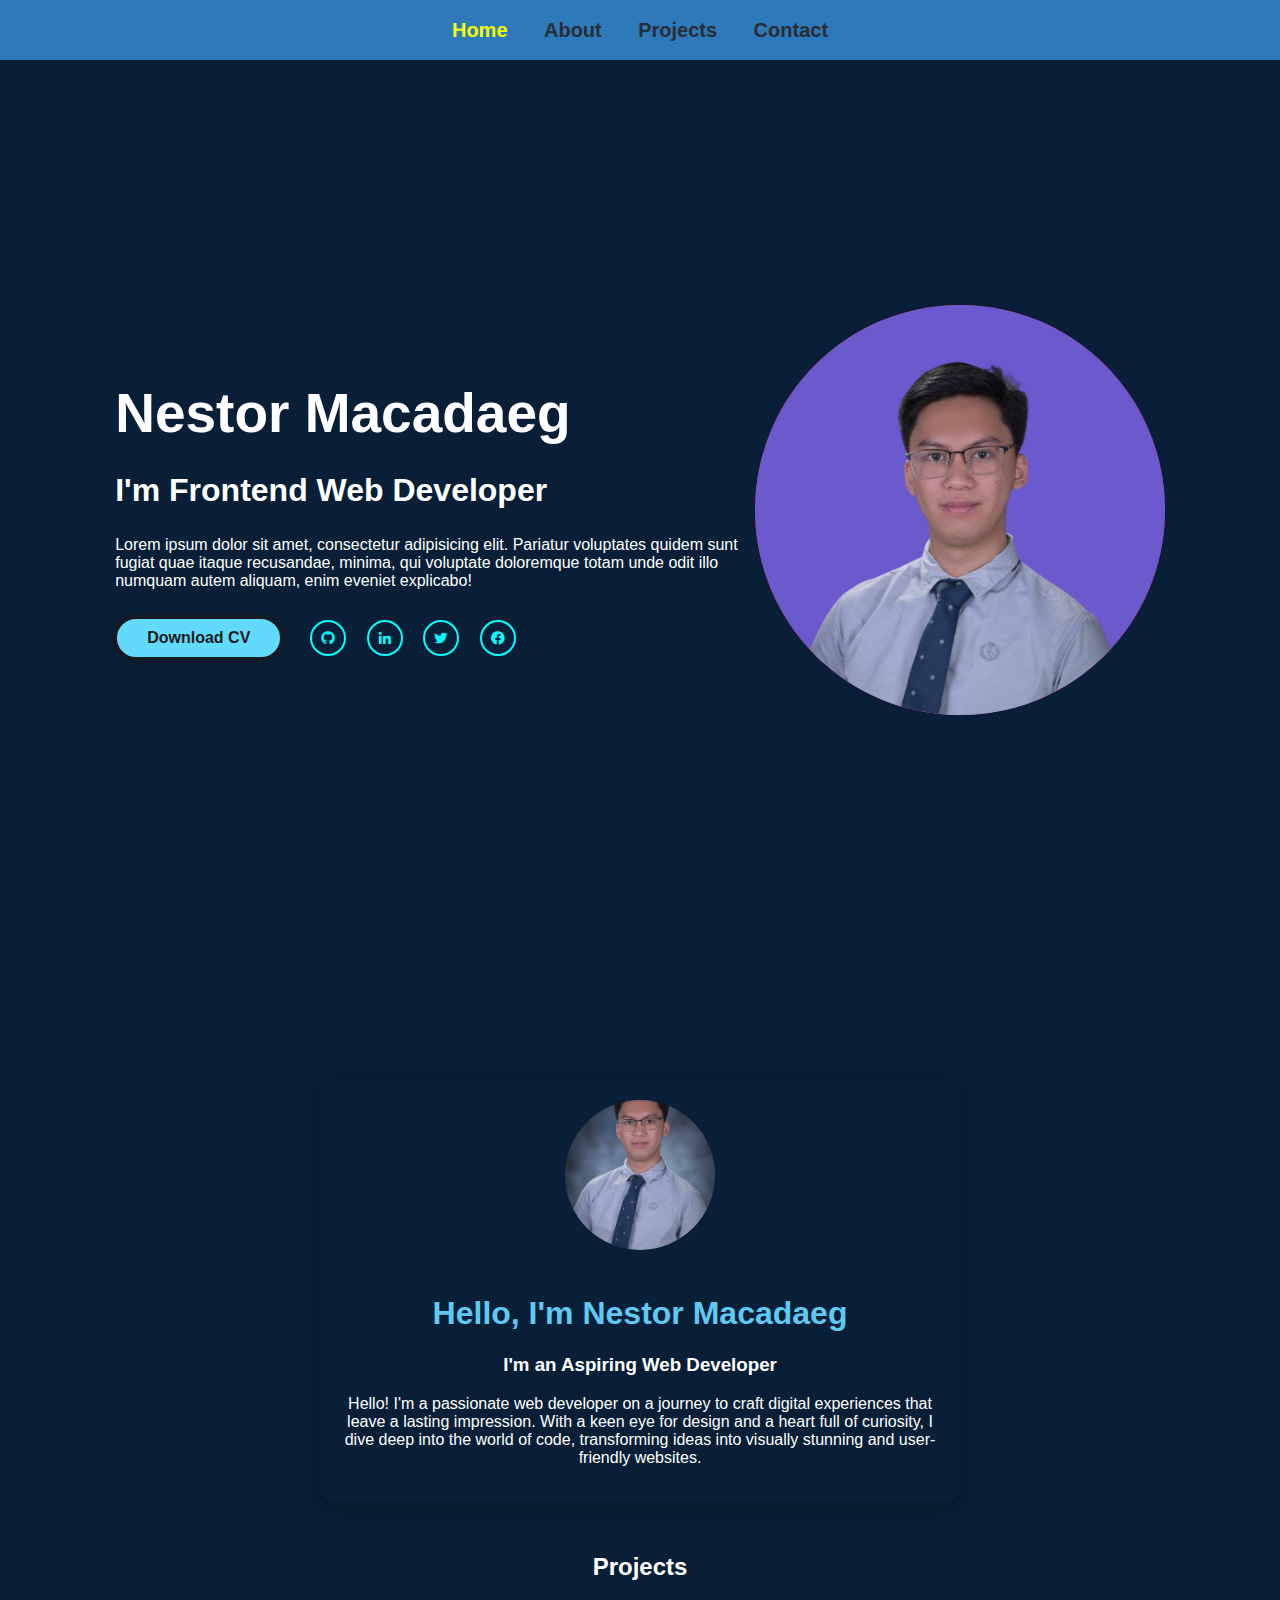
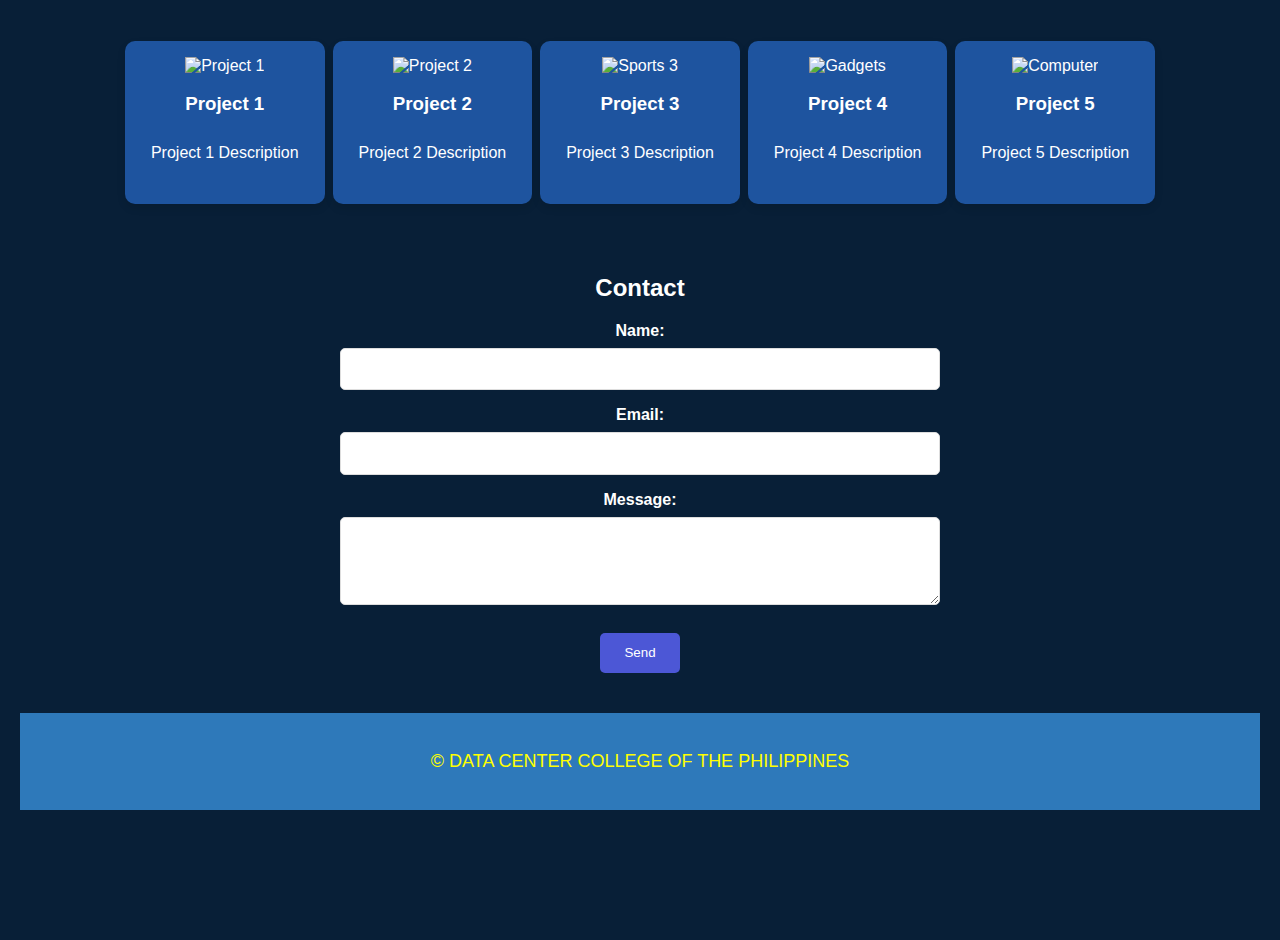
==== index.html @ 12af6a71 "Update and rename Port.html to index.html" ====
<!DOCTYPE html>
<html lang="en">
<head>
    <meta charset="UTF-8">
    <meta name="viewport" content="width=device-width, initial-scale=1.0">
    <title>My Portfolio</title>
    <link href='https://unpkg.com/boxicons@2.1.4/css/boxicons.min.css' rel='stylesheet'>
    <link rel="stylesheet" href="Port.css">
</head>
<body>
    <header>
        <nav class="fornav">
            <ul>
                <li><a href="#home" class="active">Home</a></li>
                <li><a href="#about">About</a></li>
                <li><a href="#projects">Projects</a></li>
                <li><a href="#contact">Contact</a></li>
            </ul>
        </nav>
    </header>

    <section id="home">
        <div class="home-info">
            <h1>Nestor Macadaeg</h1>
            <h2>I'm Frontend Web Developer</h2>
            <p>Lorem ipsum dolor sit amet, consectetur adipisicing elit. Pariatur voluptates quidem sunt fugiat quae itaque recusandae, minima, qui voluptate doloremque totam unde odit illo numquam autem aliquam, enim eveniet explicabo!</p>
            <div class="btn-sci">
                <a href="#" class="btn">Download CV</a>
                <div class="sci">
                    <a href="#"><i class='bx bxl-github'></i></a>
                    <a href="#"><i class='bx bxl-linkedin' ></i></a>
                    <a href="#"><i class='bx bxl-twitter' ></i></a>
                    <a href="#"><i class='bx bxl-facebook-circle' ></i></a>
                </div>
                
            </div>
        </div>
        <div class="home-img">
            <div class="img-box">
                <div class="img-item">
                    <img src="Prof-img.png" alt="Nestor Profile" >
                </div>
            </div>
        </div>

    </section>
    
    <main id="about">
        <div class="profile-container">
            <img src="PortPhoto.jpg" alt="Nestor Macadaeg" class="profile-image">
            <h1 class="Name">Hello, I'm Nestor Macadaeg</h1>
            <h3>I'm an Aspiring Web Developer</h3>
            <p>Hello! I'm a passionate web developer on a journey to craft digital experiences that leave a lasting impression. With a keen eye for design and a heart full of curiosity, I dive deep into the world of code, transforming ideas into visually stunning and user-friendly websites.</p>
        </div>

        <section id="projects">
            <h2>Projects</h2>
            <div class="project-container">
                <div class="project-card Cafe">
                    <img src="Cafebackgund.jpg" alt="Project 1">
                    <h3>Project 1</h3>
                    <p>Project 1 Description</p>
                </div>
                <div class="project-card Cars">
                    <img src="project2.jpg" alt="Project 2">
                    <h3>Project 2</h3>
                    <p>Project 2 Description</p>
                </div>
                <div class="project-card Sports">
                    <img src="project3.jpg" alt="Sports 3">
                    <h3>Project 3</h3>
                    <p>Project 3 Description</p>
                </div>
                <div class="project-card Gadgets">
                    <img src="basag.jpg" alt="Gadgets">
                    <h3>Project 4</h3>
                    <p>Project 4 Description</p>
                </div>
                <div class="project-card Computer">
                    <img src="wala.jpg" alt="Computer">
                    <h3>Project 5</h3>
                    <p>Project 5 Description</p>
                </div>
            </div>
        </section>



        <section id="contact">
            <h2>Contact</h2>
            <form action="mailto:example@example.com" method="post" enctype="text/plain">
                <label for="name">Name:</label>
                <input type="text" id="name" name="name" required>
                <br>
                <label for="email">Email:</label>
                <input type="email" id="email" name="email" required>
                <br>
                <label for="message">Message:</label>
                <textarea id="message" name="message" rows="4" required></textarea>
                <br>
                <button type="submit">Send</button>
            </form>
        </section>

        <footer>
            <p>&copy; DATA CENTER COLLEGE OF THE PHILIPPINES</p>
        </footer>
    </main>

    <script>
        // JavaScript to change active link
        const navLinks = document.querySelectorAll('nav ul li a');

        navLinks.forEach(link => {
            link.addEventListener('click', function() {
                // Remove active class from all links
                navLinks.forEach(nav => nav.classList.remove('active'));
                // Add active class to the clicked link
                this.classList.add('active');
            });
        });
    </script>
</body>
</html>
---- Port.css ----
body {
    background-color: #081f37; 
    color: #ffffff; 
    font-family: 'Arial', sans-serif; 
    margin: 0; 
    padding: 0; 
}

header {
    position: fixed; 
    top: 0; 
    width: 100%; 
    z-index: 1000; 
}

.fornav {
    height: 60px; 
    background-color: #2e79ba; 
    display: flex;
    align-items: center;
    justify-content: center;
    gap: 30px;
}

.fornav ul {
    list-style: none;
    padding: 0;
    margin: 0; 
}

.fornav ul li {
    display: inline;
}

.fornav ul li a {
    color: #282c34; 
    text-decoration: none;
    font-weight: 600;
}

.fornav a {
    position: relative;
    cursor: pointer;
    color: #282c34; 
    font-size: 20px;
    padding: 0.5rem 1rem;
    transition: color 0.25s;
}

.fornav a::after {
    position: absolute;
    content: "";
    inset: 0;
    background: rgb(78, 159, 210);
    scale: 1 0;
    z-index: -1;
    transition: 0.45s;
    border-radius: 10px;
}

.fornav a:hover {
    color: #5fc9f3; 
}

.fornav a:hover::after,
nav ul li .active {
    scale: 1 1;
    color: rgb(246, 255, 0);
}

#home{
    display:flex;
    align-items:center;
    height:100vh;
    padding:60px 9% 0;
    color:white;
}
.home-info h1{
    font-size:55px;
}
.home-info h2{
    font-size: 32px;
    margin-top: -10px;
}
.home-info p{
    font-size: 16px;
    margin:10px 0 
}

.home-info .btn-sci {
    display:flex;
    align-items:center;

}
.btn{
    display: inline-block;
    padding: 10px 30px;
    text-decoration: none;
    background:#61dafb;
    border: 2px solid;
    border-radius: 40px;
    box-shadow: 0 0 10px;
    font-size:16px;
    color:rgb(27, 26, 26);
    font-weight:600;
    transition:.5s;


}
.btn:hover{
    background:transparent;
    color:cyan;
    box-shadow:none;
    
}

.home-info .btn-sci .sci{
    margin:20px;
}

.home-info .btn-sci .sci a{
    display:inline-flex;
    padding: 8px;
    border: 2px solid cyan;
    border-radius: 50%;
    color:cyan;
    text-decoration:none;
    margin: 0 8px;
    transition: .5s;
}
.home-info .btn-sci .sci a:hover{
    background:cyan;
    color:black;
    box-shadow: 0 0 10px;

}
.home-img .img-box{
    width:32vw;
    height:32vw;
    background:red;
    border-radius:50%;
}
.home-img .img-box .img-item{
    position:relative;
    width: 100%;
    height: 100%;
    background:slateblue;
    border-radius: 50%;
    display:flex;
    justify-content: center;
    overflow:hidden;
}
.home-img .img-box .img-item img{
    top:30px;
    position: absolute;
    display:block;
    width:85%;
    object-fit:cover;
}

main {
    text-align: center; 
    padding: 100px 20px; 
}

.container {
    padding: 40px 20px; 
    max-width: 800px; 
    margin: 0 auto; 
    background-color:gray;  
}

.profile-container {
    background-color: #081f37; 
    border-radius: 15px; 
    padding: 20px; 
    max-width: 600px; 
    margin: 20px auto; 
    box-shadow: 0 4px 20px rgba(0, 0, 0, 0.3); 
}

.profile-image {
    width: 150px; 
    height: 150px; 
    border-radius: 50%; 
    object-fit: cover; 
    margin-bottom: 20px; 
}
.Name{
    color: #5fc9f3;
}
#projects{
    margin-top: 50px;
}
#project h2{
    display:flex;
    justify-content: center;
}
#projects .project-container{
    padding: 40px 0;
    display: flex;
    align-items: center;
    justify-content: center;
}
.Cafe, .Cars, .Sports, .Gadgets, .Computer {
    background-color: #1e549f;
    padding: 1rem; 
    text-align: center;
    border-radius: 10px;
    box-shadow: 0 4px 8px rgba(0, 0, 0, 0.1);
    transition: transform 0.3s ease;
}


.project-container {
    display: flex;
    gap: 8px;
    justify-content: center;
   
}
.project-card p {
    color: #ffffff; 
    padding: 10px;
}

.project-card:hover {
    transform: scale(1.05);
}

#contact {
    background-color:  #081f37;
    text-align: center;
    padding: 10px 0;
}

form {
    max-width: 600px;
    margin: 0 auto;
}

form label {
    display: block;
    margin-top: 1rem;
    font-weight: bold;
}

form input, form textarea {
    width: 100%;
    padding: 0.8rem;
    margin-top: 0.5rem;
    border-radius: 5px;
    border: 1px solid #ddd;
    box-sizing: border-box;
}

form button {
    margin-top: 1.5rem;
    padding: 0.8rem 1.5rem;
    background-color: #4c57d6;
    color: white;
    border: none;
    border-radius: 5px;
    cursor: pointer;
    transition: background-color 0.3s ease;
}

form button:hover {
    background-color: #9b59b6;
}


footer {
    text-align: center; 
    margin: 30px 0;
    padding: 20px 0; 
    background-color: #2e79ba; 
    position: relative; 
    bottom: 0; 
    width: 100%; 
    font-size: 18px;
    color: yellow;
}

/* Smooth scrolling */
html {
    scroll-behavior: smooth; /* Enables smooth scrolling */
}
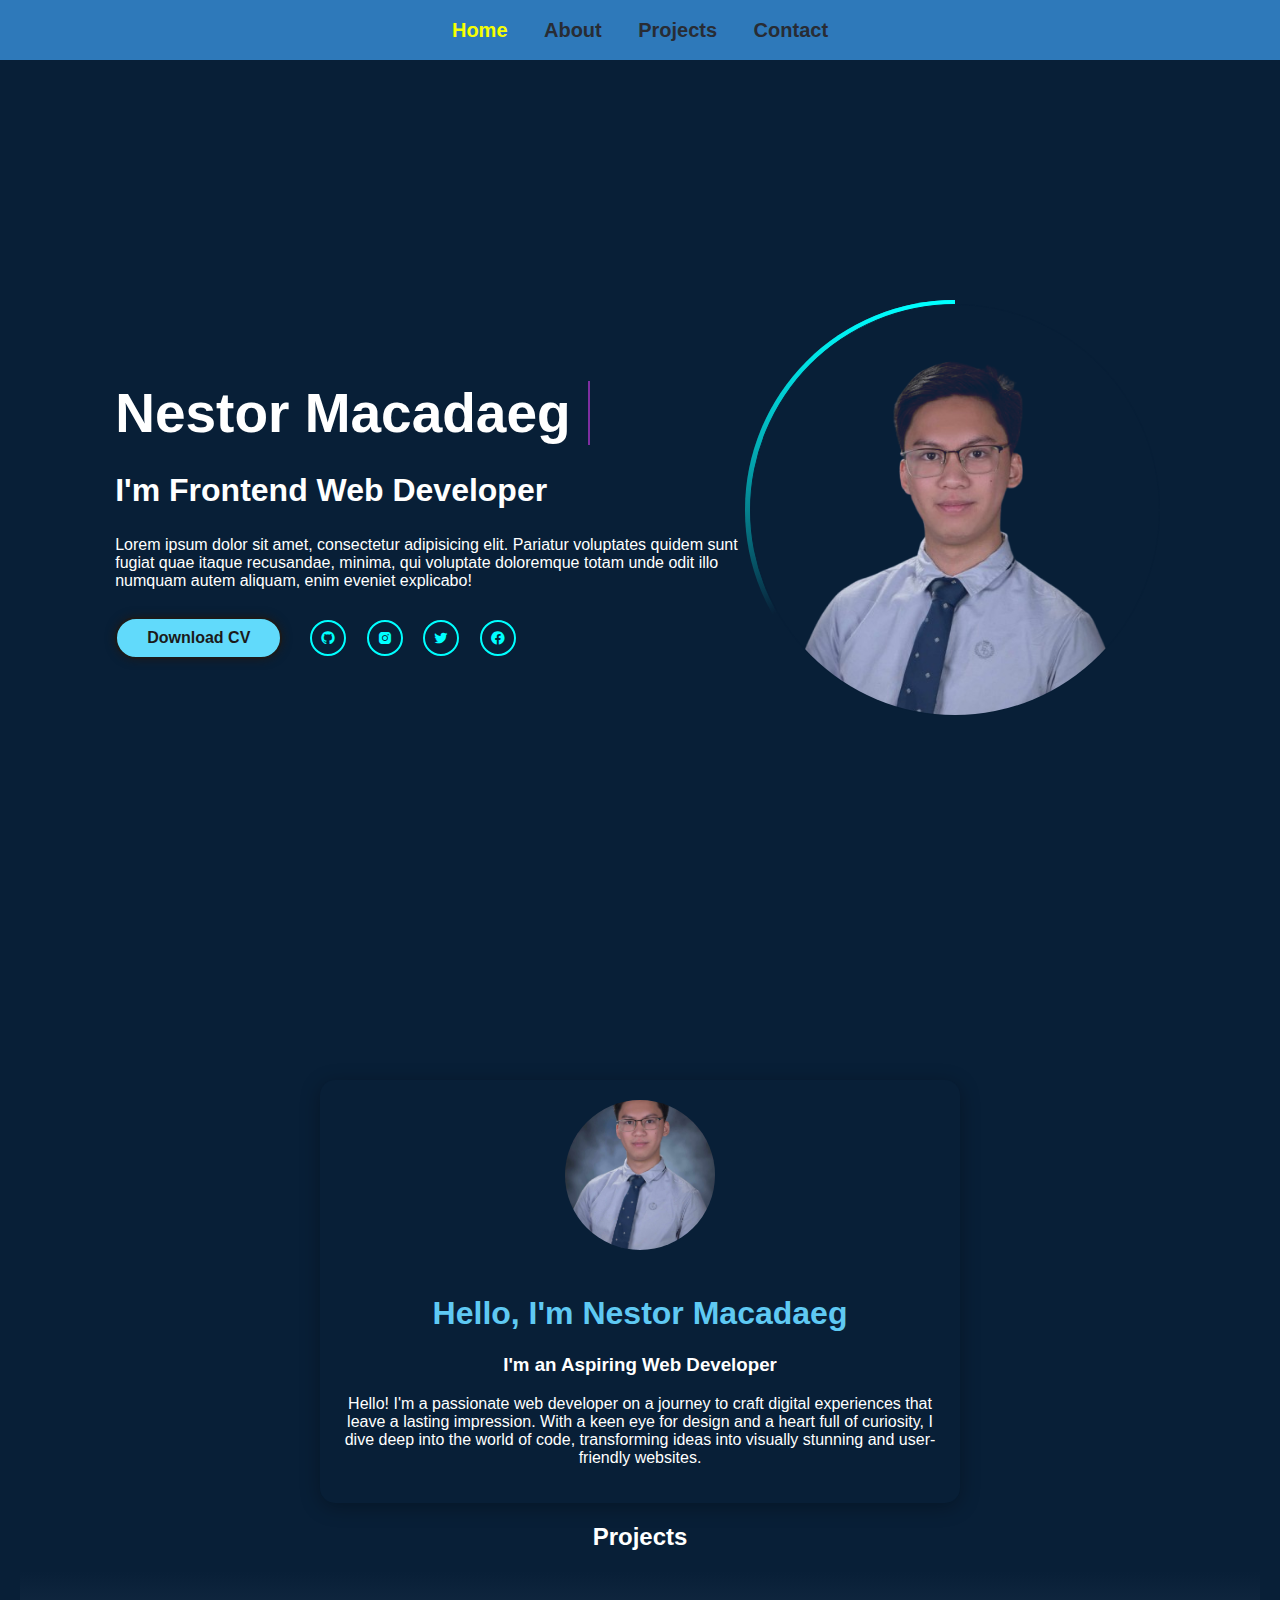
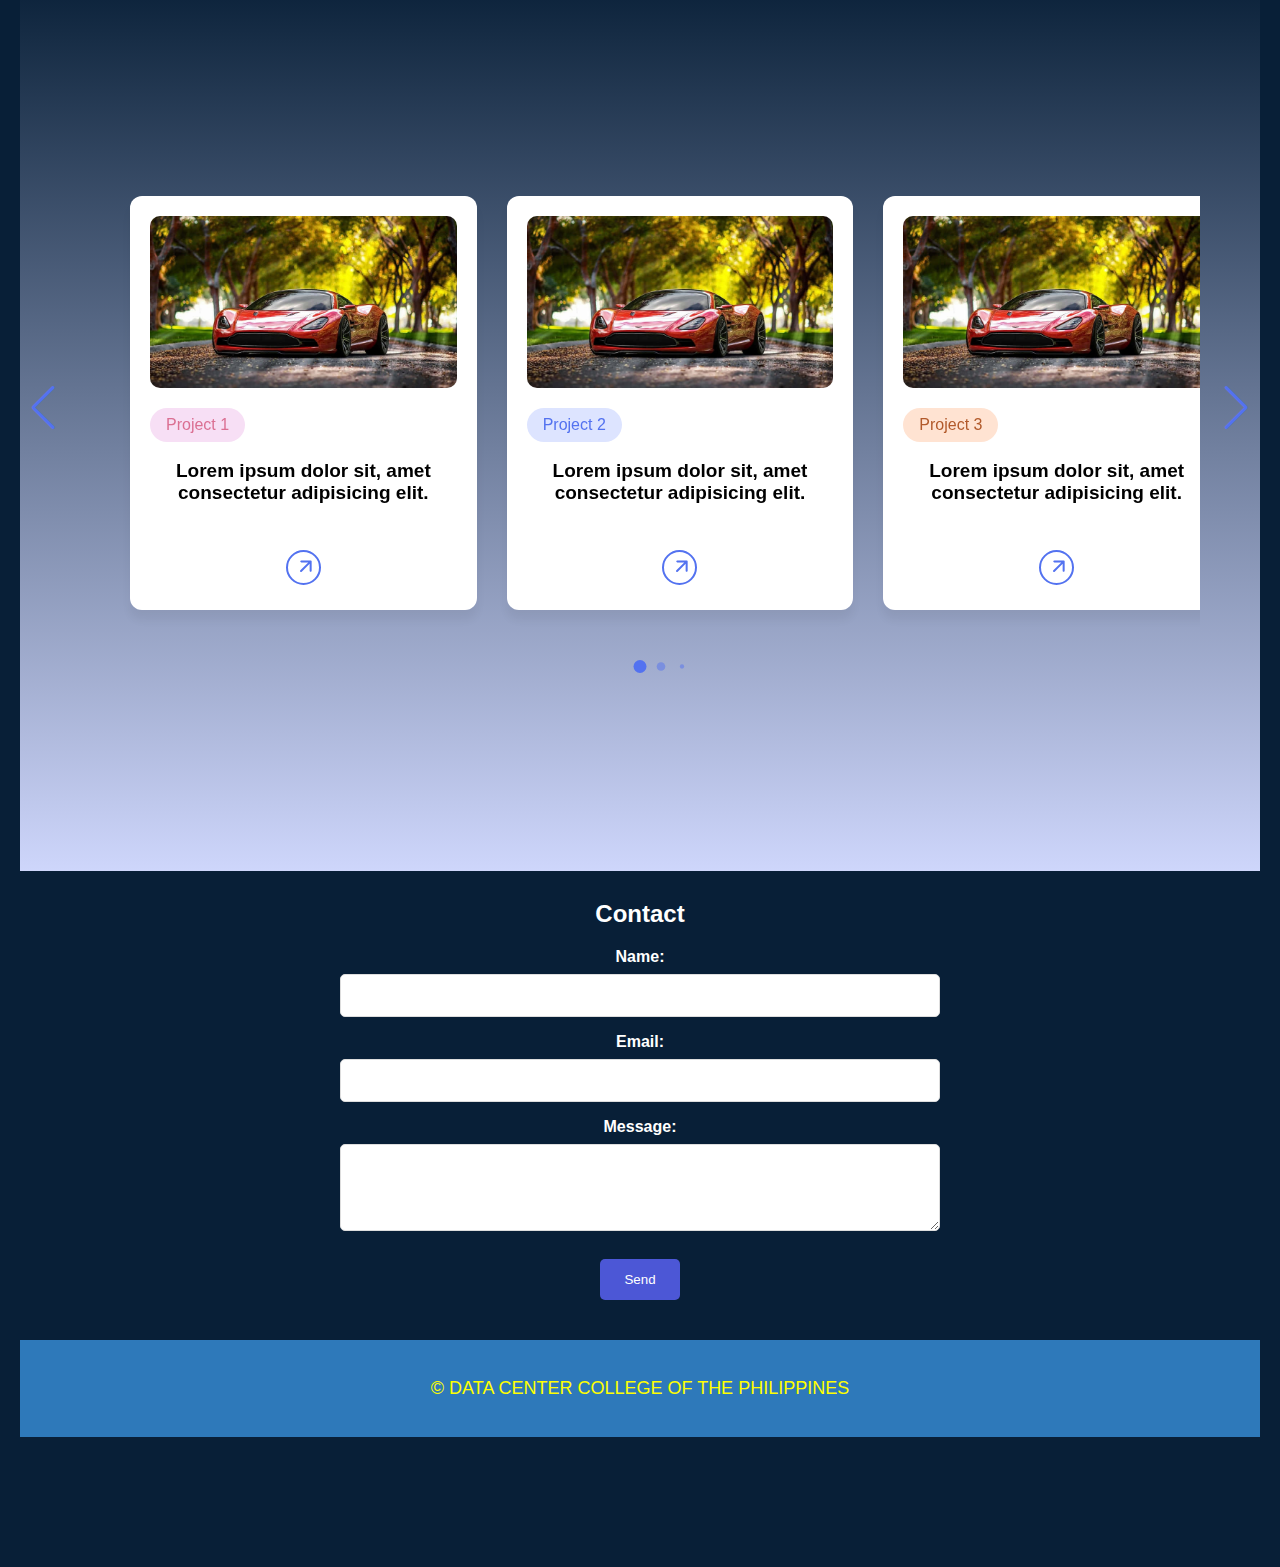
==== commit 8502618f: "Add files via upload" ====
--- a/index.html
+++ b/index.html
@@ -5,7 +5,10 @@
     <meta name="viewport" content="width=device-width, initial-scale=1.0">
     <title>My Portfolio</title>
     <link href='https://unpkg.com/boxicons@2.1.4/css/boxicons.min.css' rel='stylesheet'>
+    <link rel="stylesheet" href="https://fonts.googleapis.com/css2?family=Material+Symbols+Rounded:opsz,wght,FILL,GRAD@24,400,0,0&icon_names=arrow_forward" />
     <link rel="stylesheet" href="Port.css">
+    <link rel = "stylesheet" href="https://cdn.jsdelivr.net/npm/swiper@11/swiper-bundle.min.css">
+    
 </head>
 <body>
     <header>
@@ -27,10 +30,10 @@
             <div class="btn-sci">
                 <a href="#" class="btn">Download CV</a>
                 <div class="sci">
-                    <a href="#"><i class='bx bxl-github'></i></a>
-                    <a href="#"><i class='bx bxl-linkedin' ></i></a>
+                    <a href="https://github.com/Nestor1125"><i class='bx bxl-github'></i></a>
+                    <a href="https://www.instagram.com/nstr_mcdg/"><i  class='bx bxl-instagram-alt'></i></a>
                     <a href="#"><i class='bx bxl-twitter' ></i></a>
-                    <a href="#"><i class='bx bxl-facebook-circle' ></i></a>
+                    <a href="https://www.facebook.com/profile.php?id=100007491697190"><i class='bx bxl-facebook-circle' ></i></a>
                 </div>
                 
             </div>
@@ -53,38 +56,62 @@
             <p>Hello! I'm a passionate web developer on a journey to craft digital experiences that leave a lasting impression. With a keen eye for design and a heart full of curiosity, I dive deep into the world of code, transforming ideas into visually stunning and user-friendly websites.</p>
         </div>
 
+
+        <h2>Projects</h2>
         <section id="projects">
-            <h2>Projects</h2>
-            <div class="project-container">
-                <div class="project-card Cafe">
-                    <img src="Cafebackgund.jpg" alt="Project 1">
-                    <h3>Project 1</h3>
-                    <p>Project 1 Description</p>
-                </div>
-                <div class="project-card Cars">
-                    <img src="project2.jpg" alt="Project 2">
-                    <h3>Project 2</h3>
-                    <p>Project 2 Description</p>
-                </div>
-                <div class="project-card Sports">
-                    <img src="project3.jpg" alt="Sports 3">
-                    <h3>Project 3</h3>
-                    <p>Project 3 Description</p>
-                </div>
-                <div class="project-card Gadgets">
-                    <img src="basag.jpg" alt="Gadgets">
-                    <h3>Project 4</h3>
-                    <p>Project 4 Description</p>
-                </div>
-                <div class="project-card Computer">
-                    <img src="wala.jpg" alt="Computer">
-                    <h3>Project 5</h3>
-                    <p>Project 5 Description</p>
+            
+            <div class="container swiper">
+                <div class="card-wrapper">
+                    <ul class="card-list swiper-wrapper">
+                        <li class="card-item swiper-slide">
+                        <a href="#" class="card-link">
+                         <img src="Car-Photo.jpg" alt="Project Photo" class="card-image">
+                        <p class="badge designer">Project 1</p>
+                        <h2 class = "card-title">Lorem ipsum dolor sit, amet consectetur adipisicing elit. </h2>
+                        <button class="card-button material-symbols-rounded">arrow_forward</button>
+                        </a>
+                        </li>
+                        <li class="card-item swiper-slide">
+                            <a href="#" class="card-link">
+                             <img src="Car-Photo.jpg" alt="Project Photo" class="card-image">
+                            <p class="badge developer">Project 2</p>
+                            <h2 class = "card-title">Lorem ipsum dolor sit, amet consectetur adipisicing elit. </h2>
+                            <button class="card-button material-symbols-rounded">arrow_forward</button>
+                            </a>
+                        </li>
+                        <li class="card-item swiper-slide">
+                                <a href="#" class="card-link">
+                                 <img src="Car-Photo.jpg" alt="Project Photo" class="card-image">
+                                <p class="badge marketer">Project 3</p>
+                                <h2 class = "card-title">Lorem ipsum dolor sit, amet consectetur adipisicing elit. </h2>
+                                <button class="card-button material-symbols-rounded">arrow_forward</button>
+                                </a>
+                        </li>
+                        <li class="card-item swiper-slide">
+                                    <a href="#" class="card-link">
+                                     <img src="Car-Photo.jpg" alt="Project Photo" class="card-image">
+                                    <p class="badge gamer">Project 4</p>
+                                    <h2 class = "card-title">Lorem ipsum dolor sit, amet consectetur adipisicing elit. </h2>
+                                    <button class="card-button material-symbols-rounded">arrow_forward</button>
+                                    </a>
+                        </li>
+                        <li class="card-item swiper-slide">
+                                        <a href="#" class="card-link">
+                                         <img src="Car-Photo.jpg" alt="Project Photo" class="card-image">
+                                        <p class="badge editor">Project 5</p>
+                                        <h2 class = "card-title">Lorem ipsum dolor sit, amet consectetur adipisicing elit. </h2>
+                                        <button class="card-button material-symbols-rounded">arrow_forward</button>
+                                        </a>
+                        </li>
+                    </ul>
+        
+                    <div class="swiper-pagination"></div>
+                    <div class="swiper-slide-button swiper-button-prev"></div>
+                    <div class="swiper-slide-button swiper-button-next"></div>
+        
                 </div>
             </div>
-        </section>
-
-
+            </section>
 
         <section id="contact">
             <h2>Contact</h2>
@@ -107,18 +134,9 @@
         </footer>
     </main>
 
-    <script>
-        // JavaScript to change active link
-        const navLinks = document.querySelectorAll('nav ul li a');
 
-        navLinks.forEach(link => {
-            link.addEventListener('click', function() {
-                // Remove active class from all links
-                navLinks.forEach(nav => nav.classList.remove('active'));
-                // Add active class to the clicked link
-                this.classList.add('active');
-            });
-        });
-    </script>
 </body>
-</html>
+
+<script src="https://cdn.jsdelivr.net/npm/swiper@11/swiper-bundle.min.js"></script>
+    <script src = "Port.js"></script>
+</html>--- a/Port.css
+++ b/Port.css
@@ -77,6 +77,17 @@
 }
 .home-info h1{
     font-size:55px;
+    width: 473px;
+        overflow: hidden;
+        white-space: nowrap;
+        border-right: 2px solid #7E2EA0;
+        animation: typing 2s steps(12, end), cursor .2s steps(12, end) infinite;
+    }
+    @keyframes typing {
+        from { width: 0 }
+    }
+    @keyframes cursor {
+        50% { border-color: transparent }
 }
 .home-info h2{
     font-size: 32px;
@@ -135,19 +146,35 @@
 
 }
 .home-img .img-box{
+    position: relative;
     width:32vw;
     height:32vw;
-    background:red;
     border-radius:50%;
+    padding:5px;
+    display: flex;
+    justify-content:center;
+    align-items:center;
+    overflow:hidden;
+}
+.home-img .img-box::before,
+.home-img .img-box::after{
+    content:'';
+    position:absolute;
+    width:500px;
+    height:500px;
+    background: conic-gradient(transparent, transparent, transparent, cyan );
+
 }
 .home-img .img-box .img-item{
     position:relative;
     width: 100%;
     height: 100%;
-    background:slateblue;
+    background:#081f37;
     border-radius: 50%;
+    border: .1px, solid #081f37;
     display:flex;
     justify-content: center;
+    z-index: 1;
     overflow:hidden;
 }
 .home-img .img-box .img-item img{
@@ -156,6 +183,8 @@
     display:block;
     width:85%;
     object-fit:cover;
+    mix-blend-mode: lighten;
+
 }
 
 main {
@@ -163,12 +192,6 @@
     padding: 100px 20px; 
 }
 
-.container {
-    padding: 40px 20px; 
-    max-width: 800px; 
-    margin: 0 auto; 
-    background-color:gray;  
-}
 
 .profile-container {
     background-color: #081f37; 
@@ -190,43 +213,121 @@
     color: #5fc9f3;
 }
 #projects{
-    margin-top: 50px;
-}
-#project h2{
     display:flex;
+    align-items:center;
     justify-content: center;
-}
-#projects .project-container{
-    padding: 40px 0;
-    display: flex;
-    align-items: center;
-    justify-content: center;
-}
-.Cafe, .Cars, .Sports, .Gadgets, .Computer {
-    background-color: #1e549f;
-    padding: 1rem; 
-    text-align: center;
+    min-height:100vh;
+    background: linear-gradient(#081f37, #CED6FB);
+}
+.card-wrapper{
+    max-width: 1100px;
+    margin: 0 60px 35px;
+    padding: 20px 10px;
+    overflow: hidden;
+}
+.card-list .card-item{
+    list-style: none;
+}
+.card-list .card-item .card-link{
+    user-select: none;
+    display:block;
+    background:white;
+    padding: 18px;
+    border-radius: 12px;
+    text-decoration: none;
+    border: 2px solid transparent;
+    box-shadow: 0 10px 10px rgba(0, 0, 0, 0.05);
+    transition: 0.2s ease;
+
+}
+.card-list .card-item .card-link:active{
+    cursor: grabbing;
+}
+.card-list .card-item .card-link:hover{
+    border-color: #5372F0
+
+}
+.card-list .card-link .card-image{
+    width:100%;
+    aspect-ratio: 16 /9;
+    object-fit: cover;
     border-radius: 10px;
-    box-shadow: 0 4px 8px rgba(0, 0, 0, 0.1);
-    transition: transform 0.3s ease;
-}
-
-
-.project-container {
-    display: flex;
-    gap: 8px;
-    justify-content: center;
-   
-}
-.project-card p {
-    color: #ffffff; 
-    padding: 10px;
-}
-
-.project-card:hover {
-    transform: scale(1.05);
-}
-
+}
+.card-list .card-link .badge{
+color: #5372F0;
+padding: 8px 16px;
+font-size: 0.95 rem;
+font-weight: 500;
+margin: 16px 0 18px;
+bacKground: #DDE4FF;
+width: fit-content;
+border-radius: 50px;
+}
+.card-list .card-link .badge.designer{
+    color: palevioletred;
+    background: #F7DFF5;
+}
+
+
+.card-list .card-link .badge.marketer{
+    color:#B25A2B ;
+    background:#FFE3D2;
+}
+.card-list .card-link .badge.gamer{
+    color: #205C20 ;
+    background:#D6F8D6;
+}
+.card-list .card-link .badge.editor{
+    color: #856404;
+    background:#FFF3CD ;
+}
+
+.card-list .card-link .card-title{
+    font-size: 1.19rem;
+    color:black;
+    font-weight: 600;
+}
+.card-list .card-link .card-button{
+    height:35px;
+    width: 35px;
+    color: #5372F0;
+    border-radius: 50%;
+    margin: 30px 0 5px;
+    background: none;
+    cursor: pointer;
+    border: 2px solid #5372F0;
+    transform: rotate(-45deg);
+    transition: 0.4 ease;
+}
+.card-list .card-link:hover .card-button{
+    color: #fff;
+    background: #5372F0;
+
+}
+
+.card-wrapper .swiper-pagination-bullet{
+    height: 13px;
+    width: 13px;
+    opacity: 0.5;
+    background: #5372F0;
+}
+.card-wrapper .swiper-pagination-bullet-active{
+    opacity: 1;
+}
+
+.card-wrapper .swiper-slide-button{
+    color :  #5372F0;
+    margin-top: -35px;
+}
+
+@media screen and (max-width: 768px){
+    .card-wrapper{
+        margin: 0 10px 25px;
+    }
+    .card-wrapper .swiper-slide-button{
+        display: none;
+    }
+}
 #contact {
     background-color:  #081f37;
     text-align: center;
@@ -284,4 +385,5 @@
 /* Smooth scrolling */
 html {
     scroll-behavior: smooth; /* Enables smooth scrolling */
-}+}
+
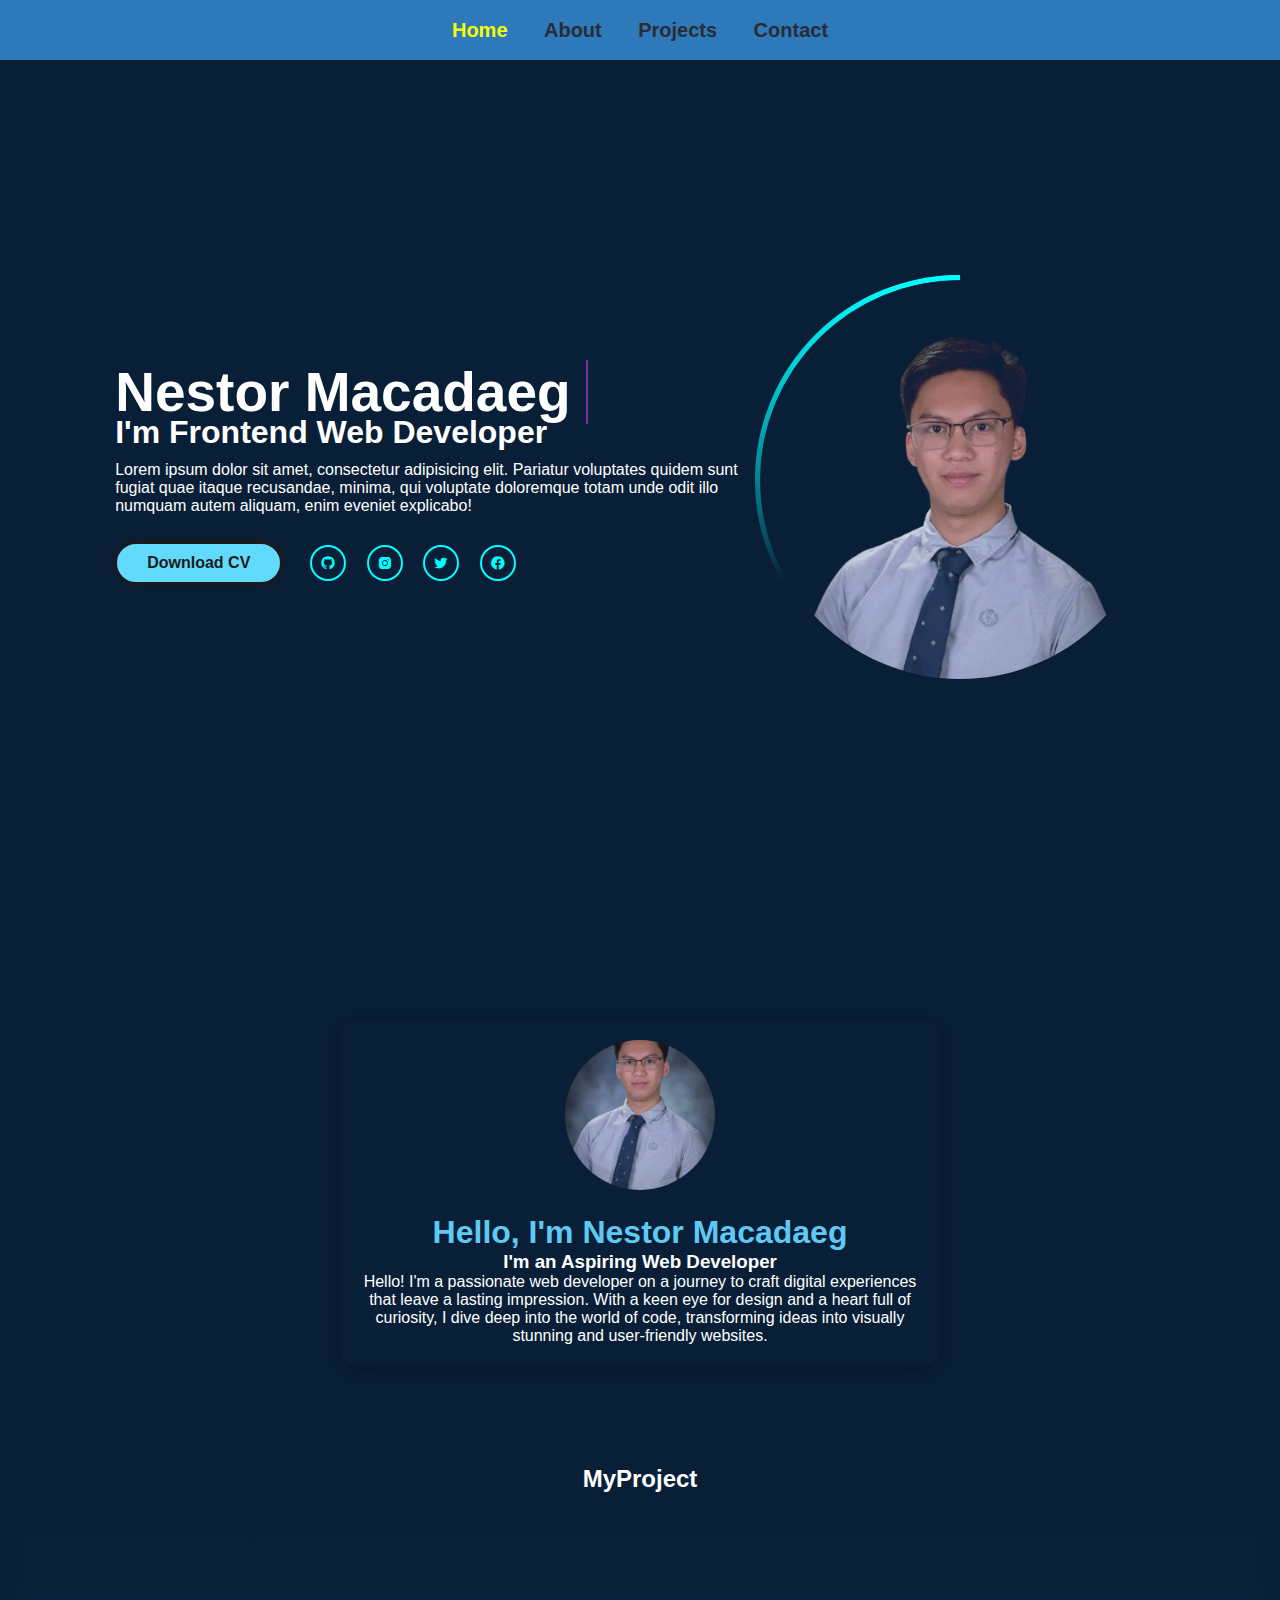
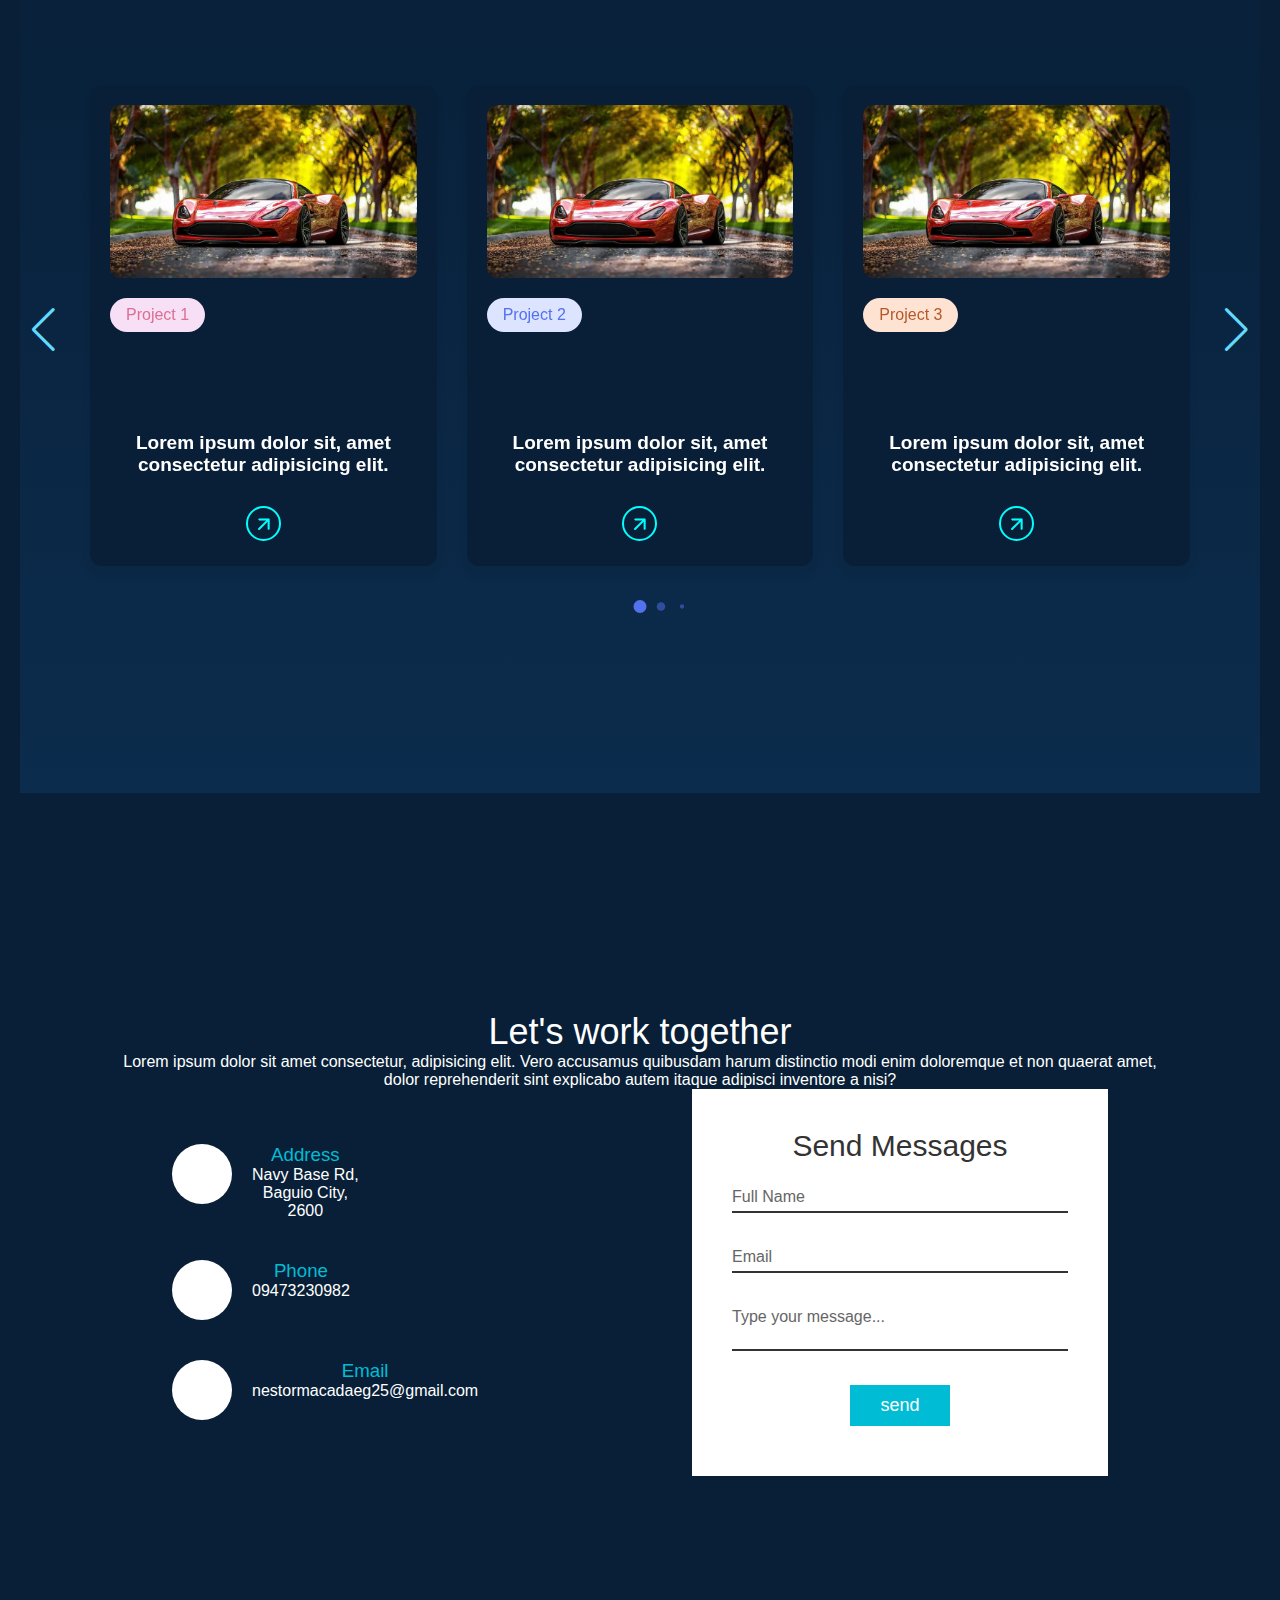
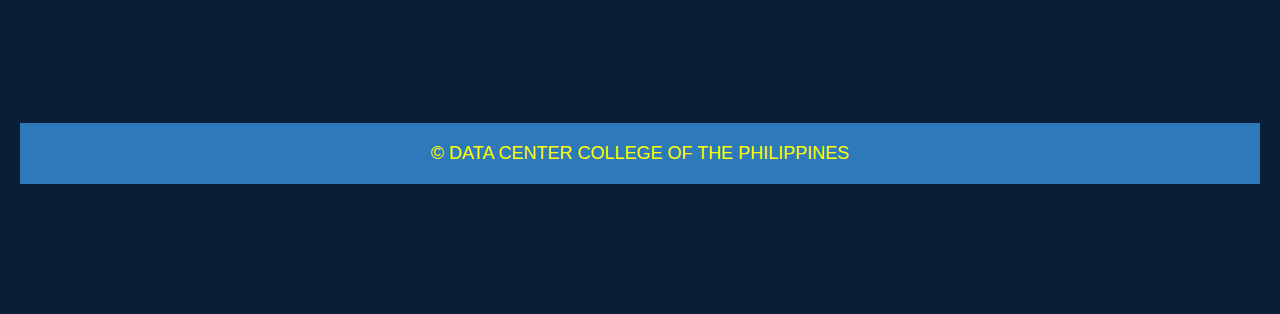
==== commit ffe11165: "Update my contacts" ====
--- a/index.html
+++ b/index.html
@@ -8,6 +8,7 @@
     <link rel="stylesheet" href="https://fonts.googleapis.com/css2?family=Material+Symbols+Rounded:opsz,wght,FILL,GRAD@24,400,0,0&icon_names=arrow_forward" />
     <link rel="stylesheet" href="Port.css">
     <link rel = "stylesheet" href="https://cdn.jsdelivr.net/npm/swiper@11/swiper-bundle.min.css">
+    
     
 </head>
 <body>
@@ -55,11 +56,9 @@
             <h3>I'm an Aspiring Web Developer</h3>
             <p>Hello! I'm a passionate web developer on a journey to craft digital experiences that leave a lasting impression. With a keen eye for design and a heart full of curiosity, I dive deep into the world of code, transforming ideas into visually stunning and user-friendly websites.</p>
         </div>
-
-
-        <h2>Projects</h2>
-        <section id="projects">
-            
+        <div id="projects">
+            <h2>MyProject</h2>
+        <section class="myprojects">
             <div class="container swiper">
                 <div class="card-wrapper">
                     <ul class="card-list swiper-wrapper">
@@ -112,21 +111,64 @@
                 </div>
             </div>
             </section>
+        </div>
 
         <section id="contact">
-            <h2>Contact</h2>
-            <form action="mailto:example@example.com" method="post" enctype="text/plain">
-                <label for="name">Name:</label>
-                <input type="text" id="name" name="name" required>
-                <br>
-                <label for="email">Email:</label>
-                <input type="email" id="email" name="email" required>
-                <br>
-                <label for="message">Message:</label>
-                <textarea id="message" name="message" rows="4" required></textarea>
-                <br>
-                <button type="submit">Send</button>
-            </form>
+            <section class="contact">
+                <div class="content">
+                    <h2>Let's work together</h2>
+                    <p>Lorem ipsum dolor sit amet consectetur, adipisicing elit. Vero accusamus quibusdam harum distinctio modi enim doloremque et non quaerat amet, dolor reprehenderit sint explicabo autem itaque adipisci inventore a nisi?</p>
+        
+                </div>
+                <div class="container">
+                    <div class="contactInfo">
+                        <div class="box">
+                            <div class="icon"><i class='bx bxs-map' ></i></div>
+                            <div class="text">
+                                <h3>Address</h3>
+                                <p>Navy Base Rd, <br> Baguio City,<br>2600</p>
+                            </div>
+                            </div>
+                        <div class="box">
+                                <div class="icon"><i class='bx bxs-phone'></i></div>
+                                <div class="text">
+                                    <h3>Phone</h3>
+                                    <p>09473230982</p>
+            
+                                </div>
+                                </div>
+                        <div class="box">
+                                    <div class="icon"><i class='bx bx-envelope' ></i></div>
+                                    <div class="text">
+                                        <h3>Email</h3>
+                                        <p>nestormacadaeg25@gmail.com</p>
+                
+                                    </div>
+                        </div>
+                    </div>
+                    <div class="contactForm">
+                        <form>
+                            <h2>Send Messages</h2>
+                            <div class="inputBox">
+                                <input type="text" name="" required="required">
+                                <span>Full Name</span>
+                                </div>
+                                <div class="inputBox">
+                                    <input type="text" name="" required="required">
+                                    <span>Email</span>
+                                </div>
+                                <div class="inputBox">
+                                    <textarea required="required"></textarea>
+                                    <span>Type your message...</span>
+                                </div>
+                                <div class="inputBox">
+                                    <input type="submit" name="" value="send">
+                                </div>
+                        </form>
+        
+                    </div>
+                </div>
+            </section>
         </section>
 
         <footer>
--- a/Port.css
+++ b/Port.css
@@ -1,3 +1,10 @@
+*{
+    margin: 0 ;
+    padding: 0;
+    box-sizing: border-box;
+    font-family: sans-serif;
+}
+
 body {
     background-color: #081f37; 
     color: #ffffff; 
@@ -212,15 +219,19 @@
 .Name{
     color: #5fc9f3;
 }
-#projects{
+
+#projects h2{
+    margin-top: 100px;
+}
+.myprojects{
     display:flex;
     align-items:center;
     justify-content: center;
     min-height:100vh;
-    background: linear-gradient(#081f37, #CED6FB);
+    background: linear-gradient(#081f37, #0c2c4d);
 }
 .card-wrapper{
-    max-width: 1100px;
+    max-width: 1200px;
     margin: 0 60px 35px;
     padding: 20px 10px;
     overflow: hidden;
@@ -231,7 +242,7 @@
 .card-list .card-item .card-link{
     user-select: none;
     display:block;
-    background:white;
+    background:#081f37;
     padding: 18px;
     border-radius: 12px;
     text-decoration: none;
@@ -244,7 +255,7 @@
     cursor: grabbing;
 }
 .card-list .card-item .card-link:hover{
-    border-color: #5372F0
+    border-color: #5372F0;
 
 }
 .card-list .card-link .card-image{
@@ -284,24 +295,24 @@
 
 .card-list .card-link .card-title{
     font-size: 1.19rem;
-    color:black;
+    color:white;
     font-weight: 600;
 }
 .card-list .card-link .card-button{
     height:35px;
     width: 35px;
-    color: #5372F0;
+    color: cyan;
     border-radius: 50%;
     margin: 30px 0 5px;
     background: none;
     cursor: pointer;
-    border: 2px solid #5372F0;
+    border: 2px solid cyan;
     transform: rotate(-45deg);
     transition: 0.4 ease;
 }
 .card-list .card-link:hover .card-button{
     color: #fff;
-    background: #5372F0;
+    background: cyan;
 
 }
 
@@ -313,16 +324,18 @@
 }
 .card-wrapper .swiper-pagination-bullet-active{
     opacity: 1;
+    
 }
 
 .card-wrapper .swiper-slide-button{
-    color :  #5372F0;
+    color :  #61dafb;
     margin-top: -35px;
 }
 
 @media screen and (max-width: 768px){
     .card-wrapper{
         margin: 0 10px 25px;
+        
     }
     .card-wrapper .swiper-slide-button{
         display: none;
@@ -330,43 +343,138 @@
 }
 #contact {
     background-color:  #081f37;
-    text-align: center;
-    padding: 10px 0;
-}
-
-form {
-    max-width: 600px;
-    margin: 0 auto;
-}
-
-form label {
-    display: block;
-    margin-top: 1rem;
-    font-weight: bold;
-}
-
-form input, form textarea {
+}
+
+.contact{
+    position:relative;
+    min-height:100vh;
+    padding: 50px 100px;
+    display: flex;
+    justify-content: center;
+    align-items: center;
+    flex-direction:column;
+    background:#081f37;
+    background-size: cover;
+}
+.contact .content h2{
+    font-size: 36px;
+    font-weight:500;
+    color:#ffff;
+    display:flex;
+    justify-content: center;
+
+}
+.contact .content p{
+    font-weight: 300;
+    color:white;
+}
+.container{
     width: 100%;
-    padding: 0.8rem;
-    margin-top: 0.5rem;
-    border-radius: 5px;
-    border: 1px solid #ddd;
-    box-sizing: border-box;
-}
-
-form button {
-    margin-top: 1.5rem;
-    padding: 0.8rem 1.5rem;
-    background-color: #4c57d6;
-    color: white;
+    display: flex;
+    justify-content: center;
+    align-items: center;
+    margin-top: 30p;
+}
+.container .contactInfo{
+    width:50%;
+    display:flex;
+    flex-direction: column;
+}
+.container .contactInfo .box{
+    position: relative;
+    padding: 20px 0;
+    display:flex;
+}
+.container .contactInfo .box .icon{
+    min-width: 60px;
+    height: 60px;
+    background: white;
+    display: flex;
+    justify-content: center;
+    align-items: center;
+    border-radius: 50%;
+    font-size: 22px;;
+}
+.container .contactInfo .box .text{
+    display: flex;
+    margin-left: 20px;
+    font-size: 16px;
+    color:white;;
+    flex-direction: column;
+    font-weight: 300;
+}
+.container .contactInfo .box .text h3{
+    font-weight: 500;
+    color:#00bcd4;
+}
+.contactForm{
+    width:40%;
+    padding: 40px;
+    background: white;
+}
+.contactForm h2{
+    font-size:30px;
+    color:#333;
+    font-weight:500;
+}
+.contactForm .inputBox{
+    position:relative;
+    width: 100%;
+    margin-top: 10px;
+}
+.contactForm .inputBox input,
+.contactForm .inputBox textarea
+{
+    width: 100%;
+    padding:5px 0;
+    font-size:16px;
+    margin: 10px 0;
     border: none;
-    border-radius: 5px;
+    border-bottom: 2px solid #333;
+    outline: none;
+    resize: none;
+}
+.contactForm .inputBox span{
+    position: absolute;
+    left:0;
+    padding: 5px 0;
+    font-size: 16px;
+    margin: 10px 0;
+    pointer-events: none;
+    transition: 0.5s;
+    color: #666;
+}
+.contactForm .inputBox input:focus ~ span,
+.contactForm .inputBox input:valid ~ span,
+.contactForm .inputBox textarea:focus ~ span,
+.contactForm .inputBox textarea:valid ~ span
+{
+    color:#e91e63;
+    font-size: 12px;
+    transform: translateY(-20px);
+}
+.contactForm .inputBox input[type="submit"]{
+    width:100px;
+    background: #00bcd4;
+    color:white;
+    border:none;
     cursor: pointer;
-    transition: background-color 0.3s ease;
-}
-
-form button:hover {
-    background-color: #9b59b6;
+    padding: 10px;
+    font-size:18px;
+}
+@media(max-width: 991px){
+    .contact{
+        padding: 50px;
+    }
+    .container{
+        flex-direction: column;
+    }
+    .container .contactInfo{
+        margin-bottom: 40px;
+    }
+    .container .contactInfo{
+        width: 100%;
+    }
 }
 
 
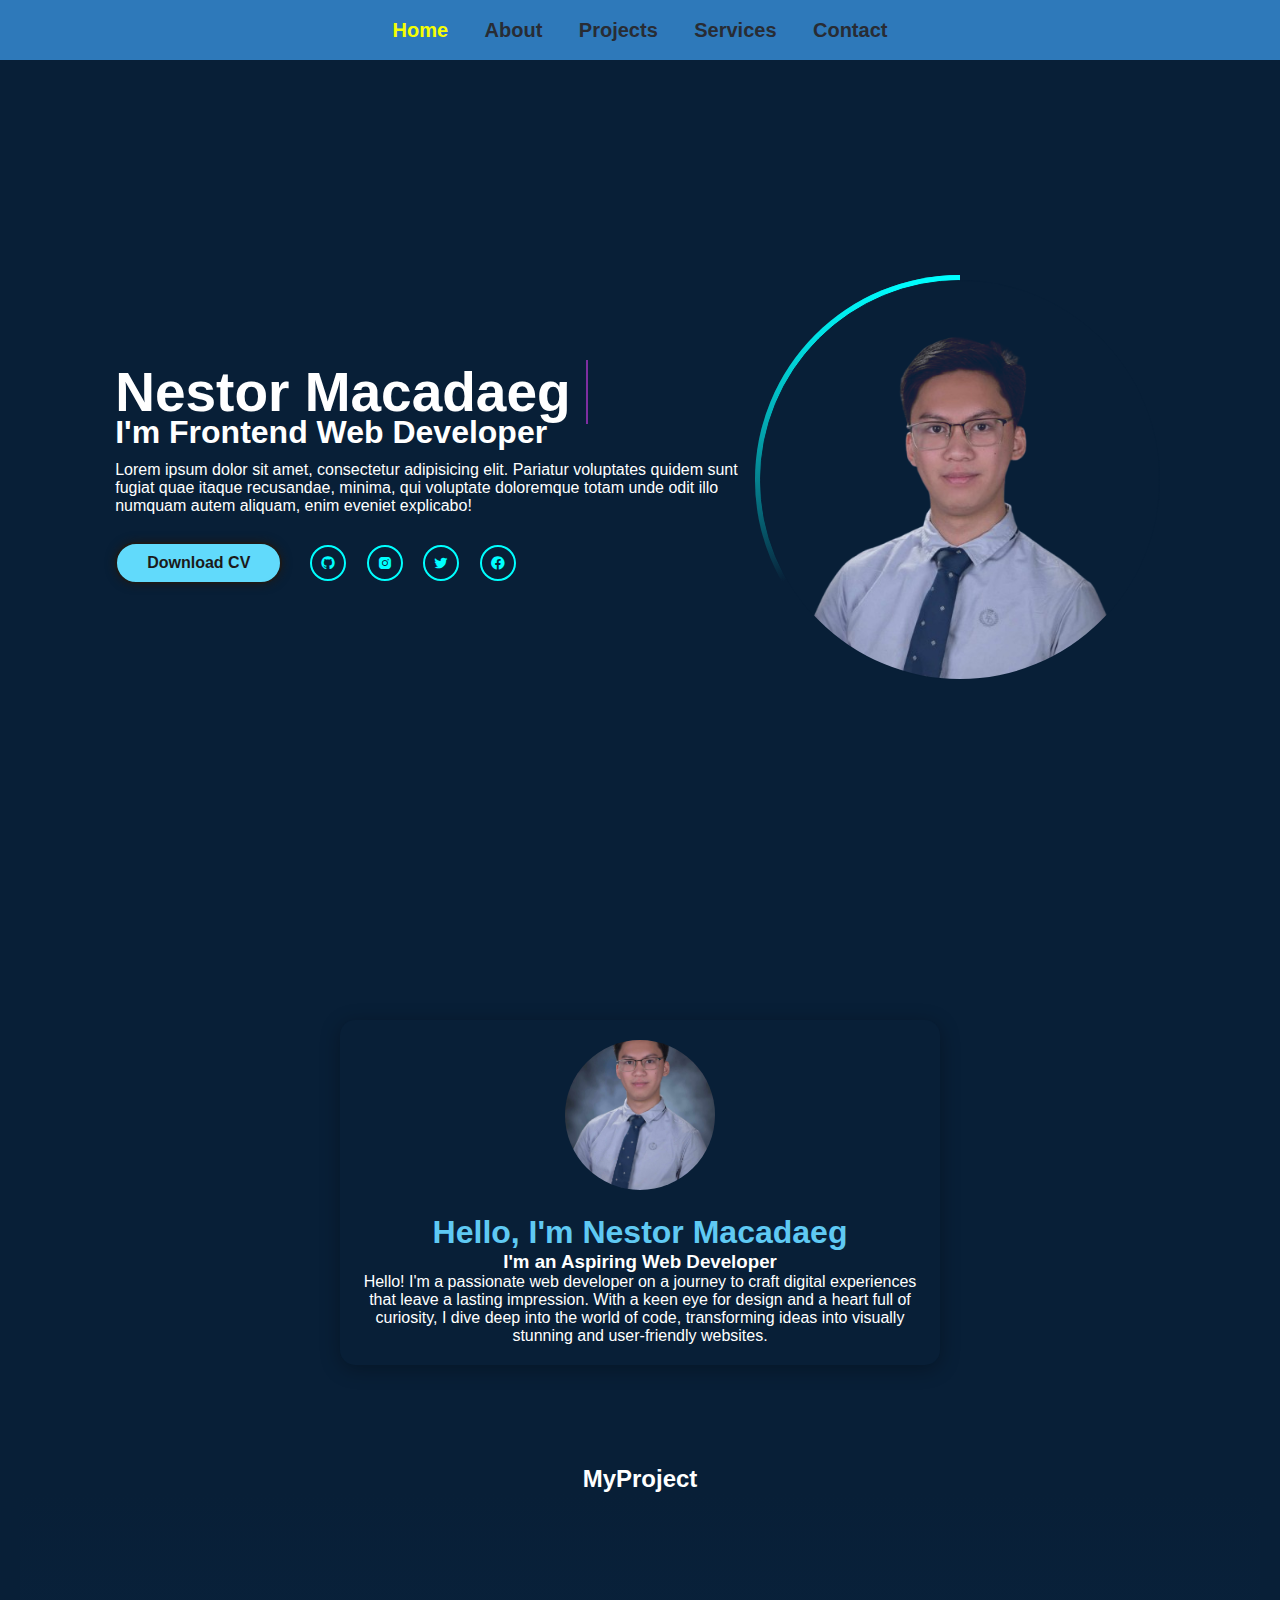
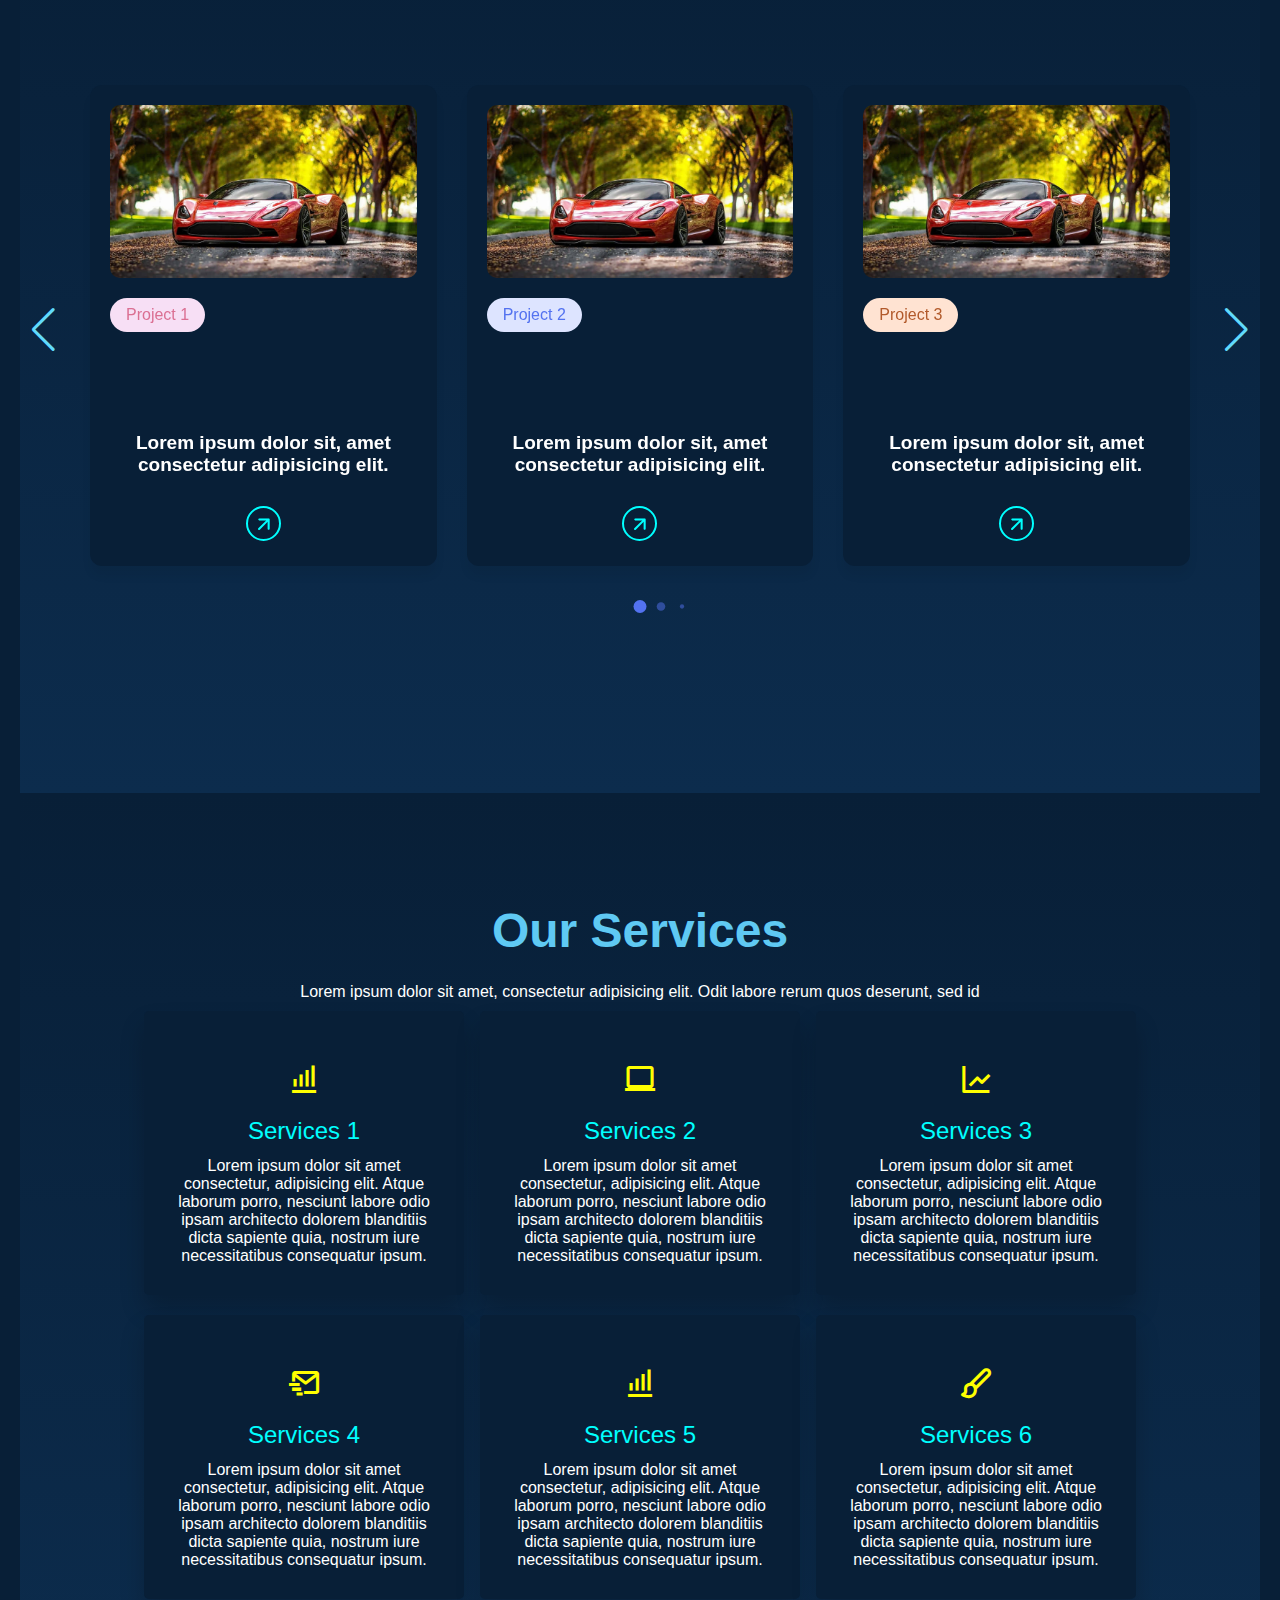
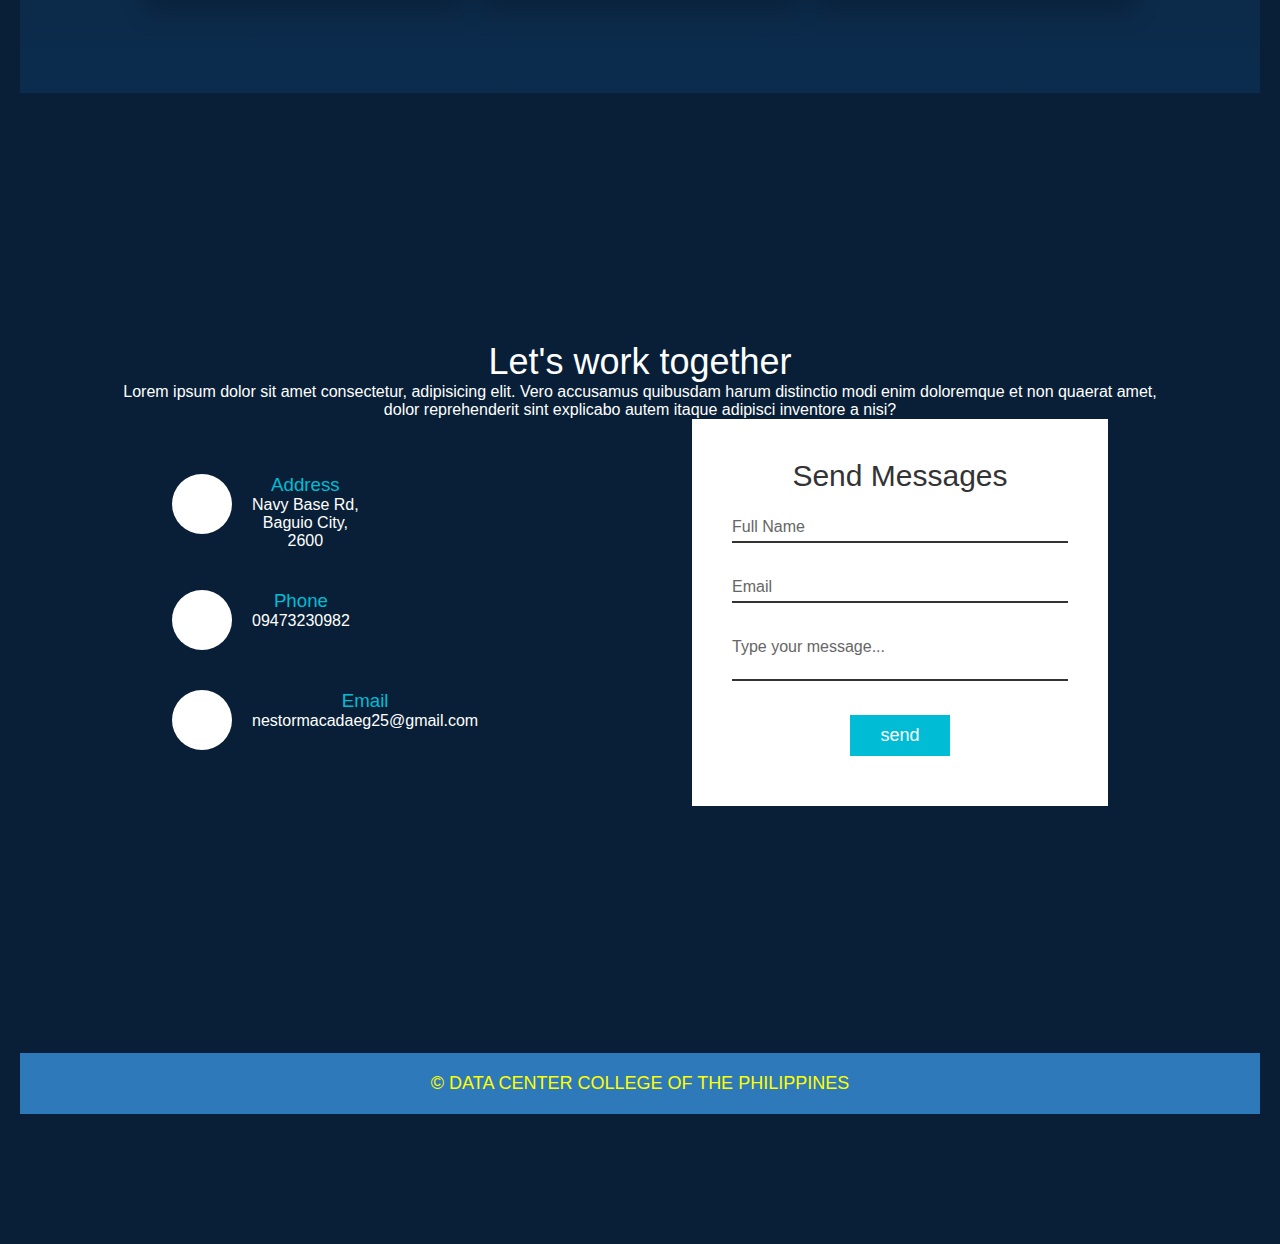
==== commit 5a760c87: "Added services" ====
--- a/index.html
+++ b/index.html
@@ -18,6 +18,7 @@
                 <li><a href="#home" class="active">Home</a></li>
                 <li><a href="#about">About</a></li>
                 <li><a href="#projects">Projects</a></li>
+                <li><a href="#service">Services</a></li>
                 <li><a href="#contact">Contact</a></li>
             </ul>
         </nav>
@@ -56,6 +57,7 @@
             <h3>I'm an Aspiring Web Developer</h3>
             <p>Hello! I'm a passionate web developer on a journey to craft digital experiences that leave a lasting impression. With a keen eye for design and a heart full of curiosity, I dive deep into the world of code, transforming ideas into visually stunning and user-friendly websites.</p>
         </div>
+
         <div id="projects">
             <h2>MyProject</h2>
         <section class="myprojects">
@@ -112,6 +114,55 @@
             </div>
             </section>
         </div>
+
+        <section id="service">
+            <div class="wrapper">
+                <h1>Our Services</h1>
+                <p>Lorem ipsum dolor sit amet, consectetur adipisicing elit. Odit labore rerum quos deserunt, sed id</p>
+        
+                <div class="content-box">
+                <div class="card">
+                    <i class="bx bx-bar-chart-alt bx-md"></i>
+                    <h2>Services 1</h2>
+                    <p>Lorem ipsum dolor sit amet consectetur, adipisicing elit. Atque laborum porro, nesciunt labore odio ipsam architecto dolorem blanditiis dicta sapiente quia, nostrum iure necessitatibus consequatur ipsum. </p>
+                </div>
+        
+        
+        
+                <div class="card">
+                    <i class="bx bx-laptop bx-md"></i>
+                    <h2>Services 2</h2>
+                    <p>Lorem ipsum dolor sit amet consectetur, adipisicing elit. Atque laborum porro, nesciunt labore odio ipsam architecto dolorem blanditiis dicta sapiente quia, nostrum iure necessitatibus consequatur ipsum. </p>
+                </div>
+        
+                <div class="card">
+                    <i class="bx bx-line-chart bx-md"></i>
+                    <h2>Services 3</h2>
+                    <p>Lorem ipsum dolor sit amet consectetur, adipisicing elit. Atque laborum porro, nesciunt labore odio ipsam architecto dolorem blanditiis dicta sapiente quia, nostrum iure necessitatibus consequatur ipsum. </p>
+                </div>
+        
+                <div class="card">
+                    <i class="bx bx-mail-send bx-md"></i>
+                    <h2>Services 4</h2>
+                    <p>Lorem ipsum dolor sit amet consectetur, adipisicing elit. Atque laborum porro, nesciunt labore odio ipsam architecto dolorem blanditiis dicta sapiente quia, nostrum iure necessitatibus consequatur ipsum. </p>
+                </div>
+        
+                <div class="card">
+                    <i class="bx bx-bar-chart-alt bx-md"></i>
+                    <h2>Services 5</h2>
+                    <p>Lorem ipsum dolor sit amet consectetur, adipisicing elit. Atque laborum porro, nesciunt labore odio ipsam architecto dolorem blanditiis dicta sapiente quia, nostrum iure necessitatibus consequatur ipsum.</p>
+                </div>
+        
+                <div class="card">
+                    <i class="bx bx-paint bx-md"></i>
+                    <h2>Services 6</h2>
+                    <p>Lorem ipsum dolor sit amet consectetur, adipisicing elit. Atque laborum porro, nesciunt labore odio ipsam architecto dolorem blanditiis dicta sapiente quia, nostrum iure necessitatibus consequatur ipsum.</p>
+                </div>
+        
+                </div>
+            </div>
+
+        </section>
 
         <section id="contact">
             <section class="contact">
--- a/Port.css
+++ b/Port.css
@@ -341,6 +341,146 @@
         display: none;
     }
 }
+
+#service{
+    
+}
+.wrapper{
+    margin:0;
+    padding:0;
+    font-family: 'raleway';
+    display:flex;
+    justify-content: center;
+    align-items:center;
+    flex-direction: column;
+    background: linear-gradient(#081f37, #0c2c4d);
+    min-height:100vh;
+    margin-bottom: 30px;
+}
+.wrapper h1{
+    font-size: 3em;
+    margin: 25px 0;
+    text-align: center;
+    font-weight: 600;
+    color: #5fc9f3;
+}
+.content-box{
+    display:flex;
+    justify-content: space-between;
+    flex-wrap: wrap;
+    width: 1000px;
+}
+.card{
+    
+    min-height:220px;
+    width:320px;
+    padding: 30px;
+    border-radius: 5px;
+    display:flex;
+    justify-content:center;
+    align-items:center;
+    flex-direction:column;
+    background:#081f37;
+    margin: 10px 4px;
+    box-shadow: 0px 15px 25px rgba(0,0,0,0.2);
+    transition: 0.3s;
+}
+.card i{
+    margin: 20px;
+    color:yellow;
+
+}
+.card h2{
+    margin-bottom: 12px;
+    font-weight: 400;
+    text-align: center;
+    color:cyan;
+}
+.card p{
+    color:White;
+    text-align:center;
+}
+.card:hover i,
+.card:hover p{
+    color:#fff;
+}
+.card:hover h2{
+    font-weight:600;
+}
+.card:nth-child(1):hover{
+    background:linear-gradient(45deg, 
+                                rgba(255,28,8,0.7) 0%,
+                                rgba(255,0,82,0.7) 100%),
+                                url('#');
+
+    background-size: cover;
+}
+
+.card:nth-child(2):hover{
+    background:linear-gradient(45deg, 
+                                rgba(255,28,8,0.7) 0%,
+                                rgba(255,0,82,0.7) 100%),
+                                url('#');
+
+    background-size: cover;
+}
+
+.card:nth-child(3):hover{
+    background:linear-gradient(45deg, 
+                                rgba(255,28,8,0.7) 0%,
+                                rgba(255,0,82,0.7) 100%),
+                                url('#');
+
+    background-size: cover;
+}
+
+.card:nth-child(4):hover{
+    background:linear-gradient(45deg, 
+                                rgba(255,28,8,0.7) 0%,
+                                rgba(255,0,82,0.7) 100%),
+                                url('#');
+
+    background-size: cover;
+}
+
+.card:nth-child(5):hover{
+    background:linear-gradient(45deg, 
+                                rgba(255,28,8,0.7) 0%,
+                                rgba(255,0,82,0.7) 100%),
+                                url('#');
+
+    background-size: cover;
+}
+
+.card:nth-child(6):hover{
+    background:linear-gradient(45deg, 
+                                rgba(255,28,8,0.7) 0%,
+                                rgba(255,0,82,0.7) 100%),
+                                url('#');
+
+    background-size: cover;
+}
+
+@media(max-width: 991px){
+    .wrapper{
+        padding:25px;
+    }
+    .wrapper h1{
+        font-size: 2.5em;
+        font-weight:600;
+    }
+    .content-box{
+        flex-direction: column;
+        width:100%;
+    }
+    .card{
+        min-width: 300px;
+        margin: 10px auto;
+    }
+}
+
+
+
 #contact {
     background-color:  #081f37;
 }
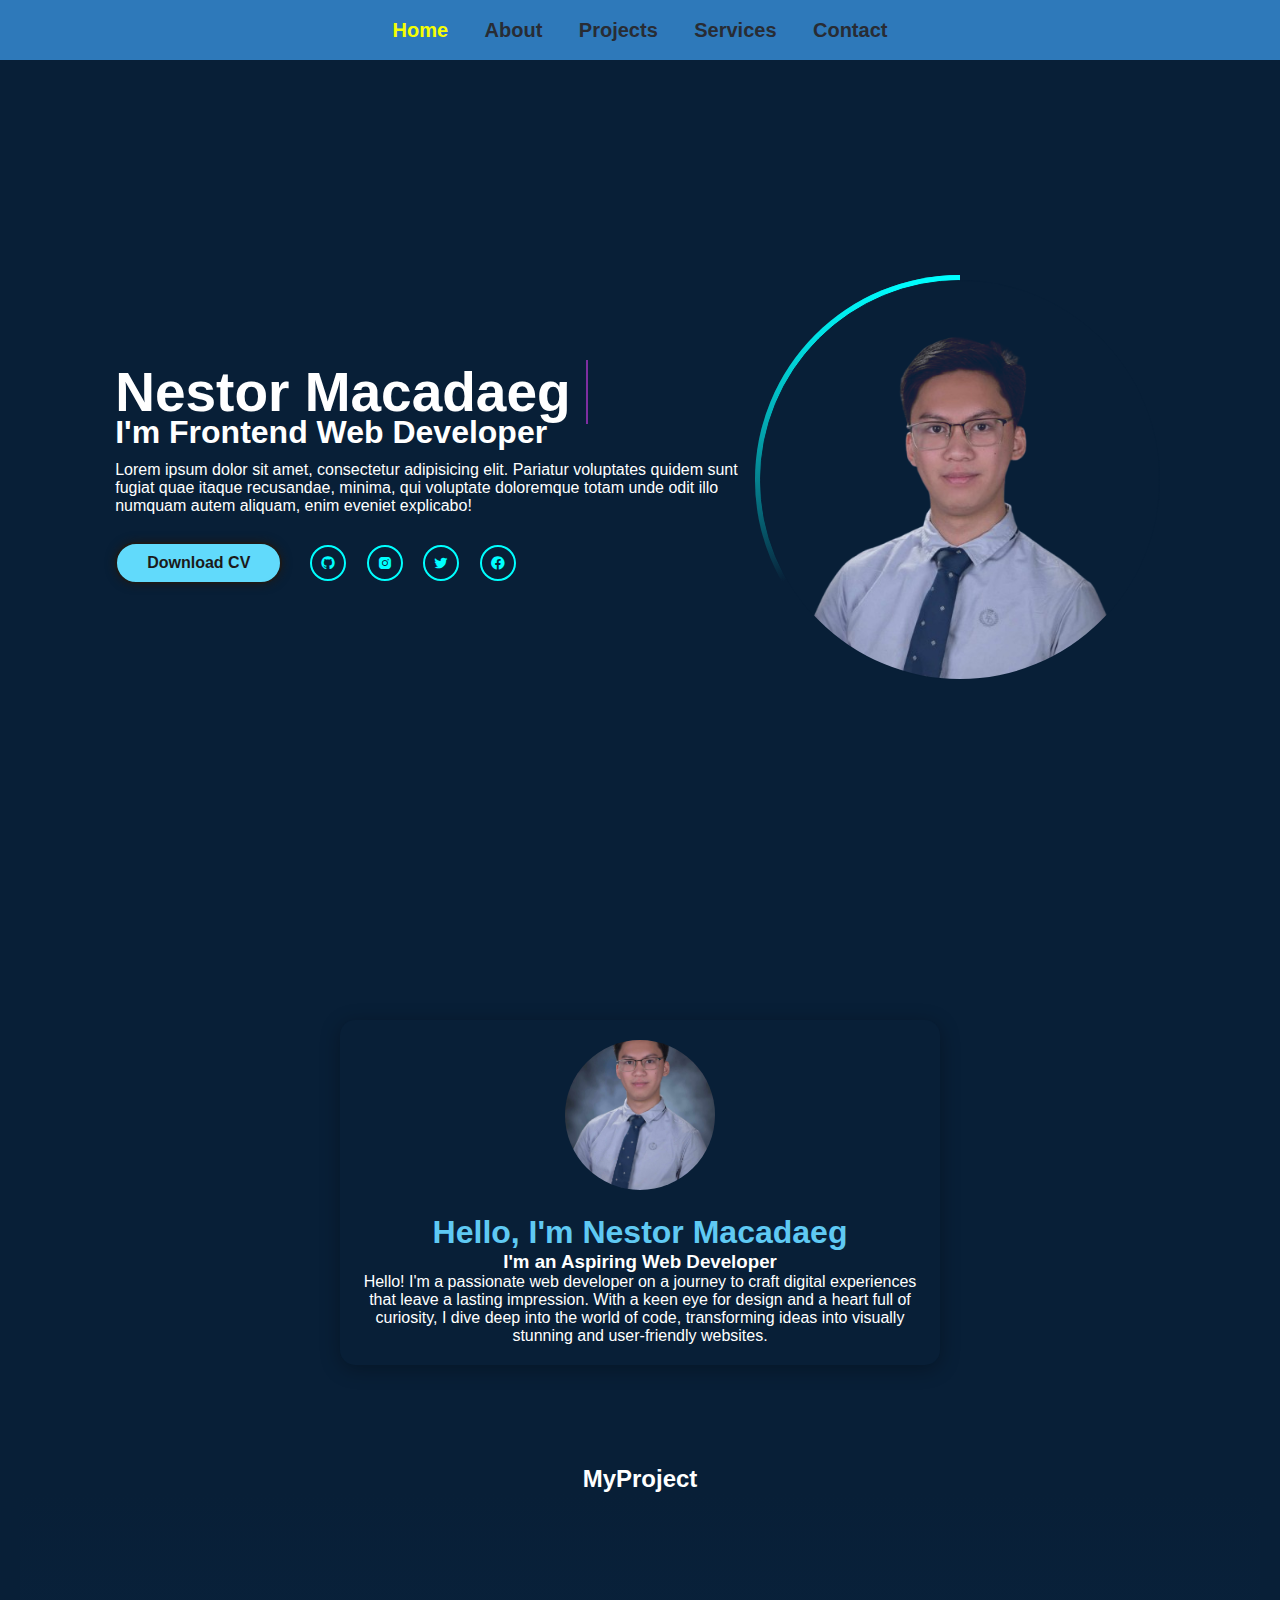
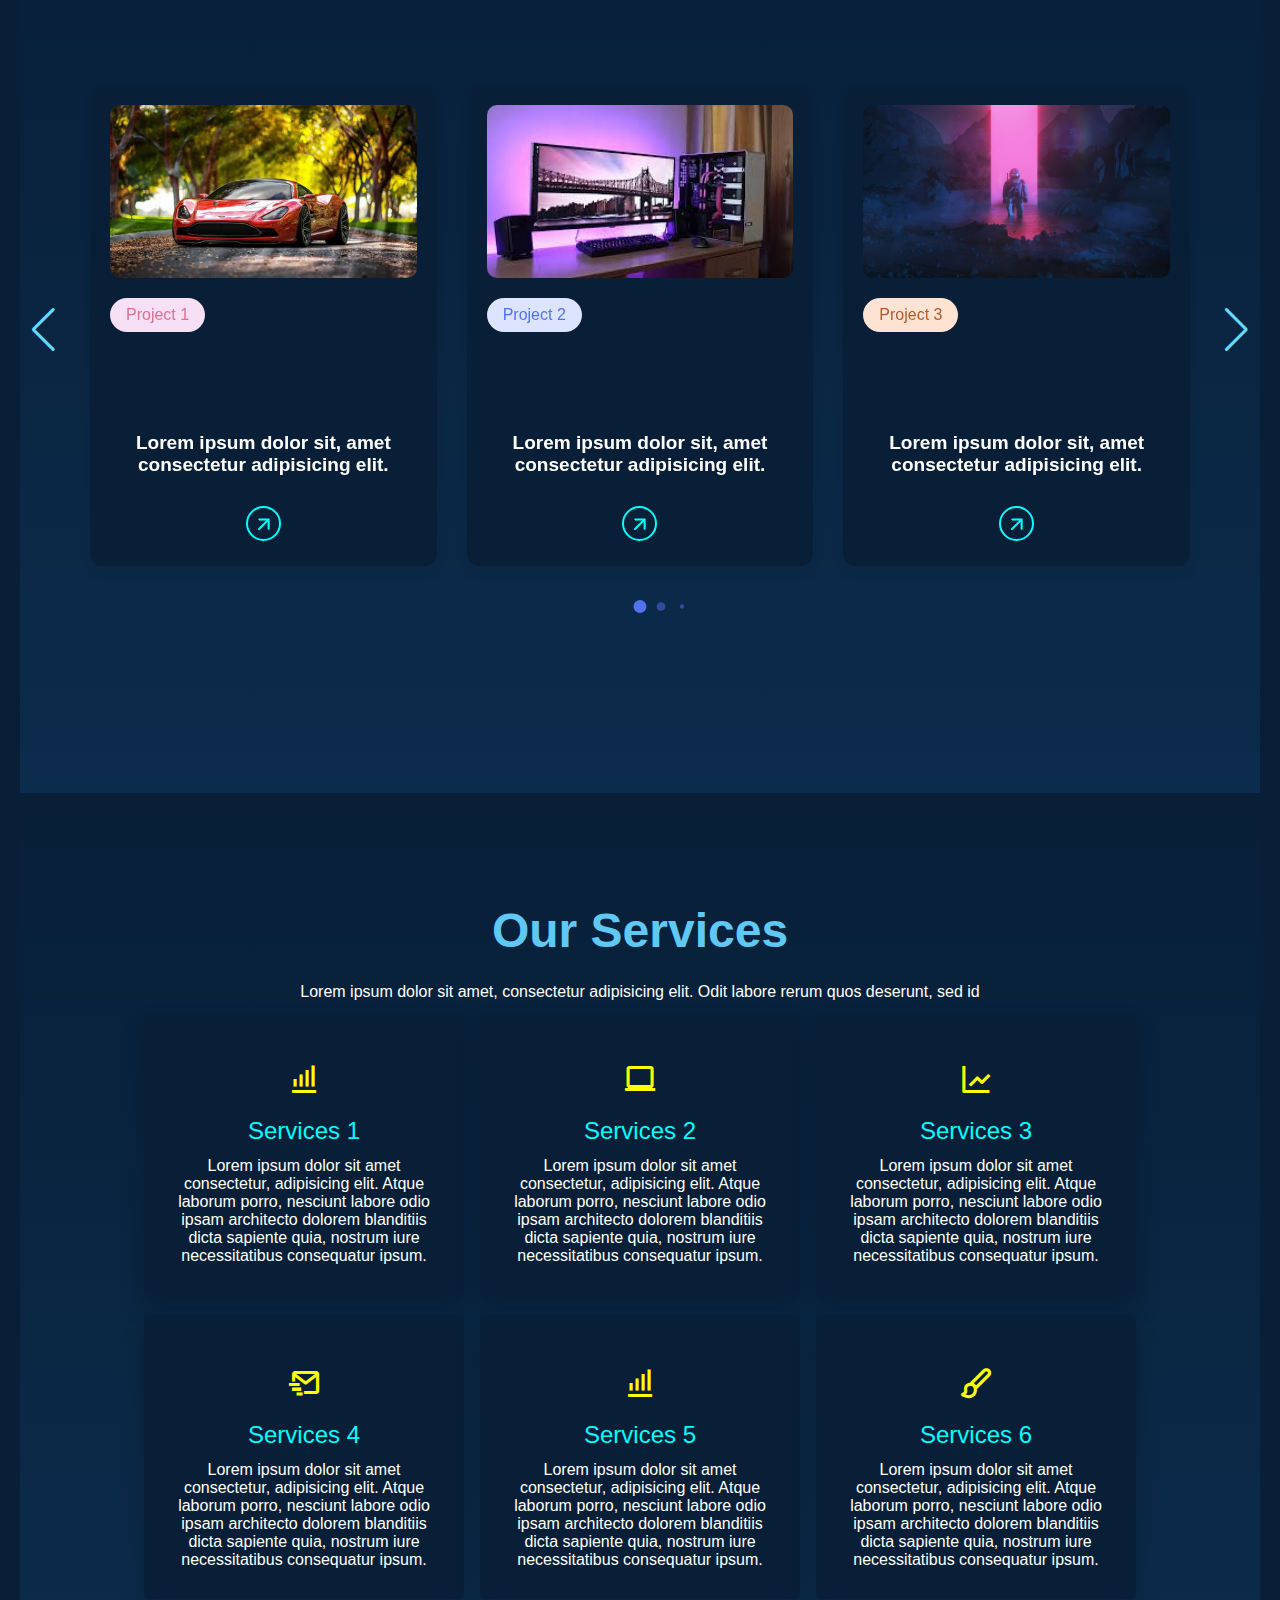
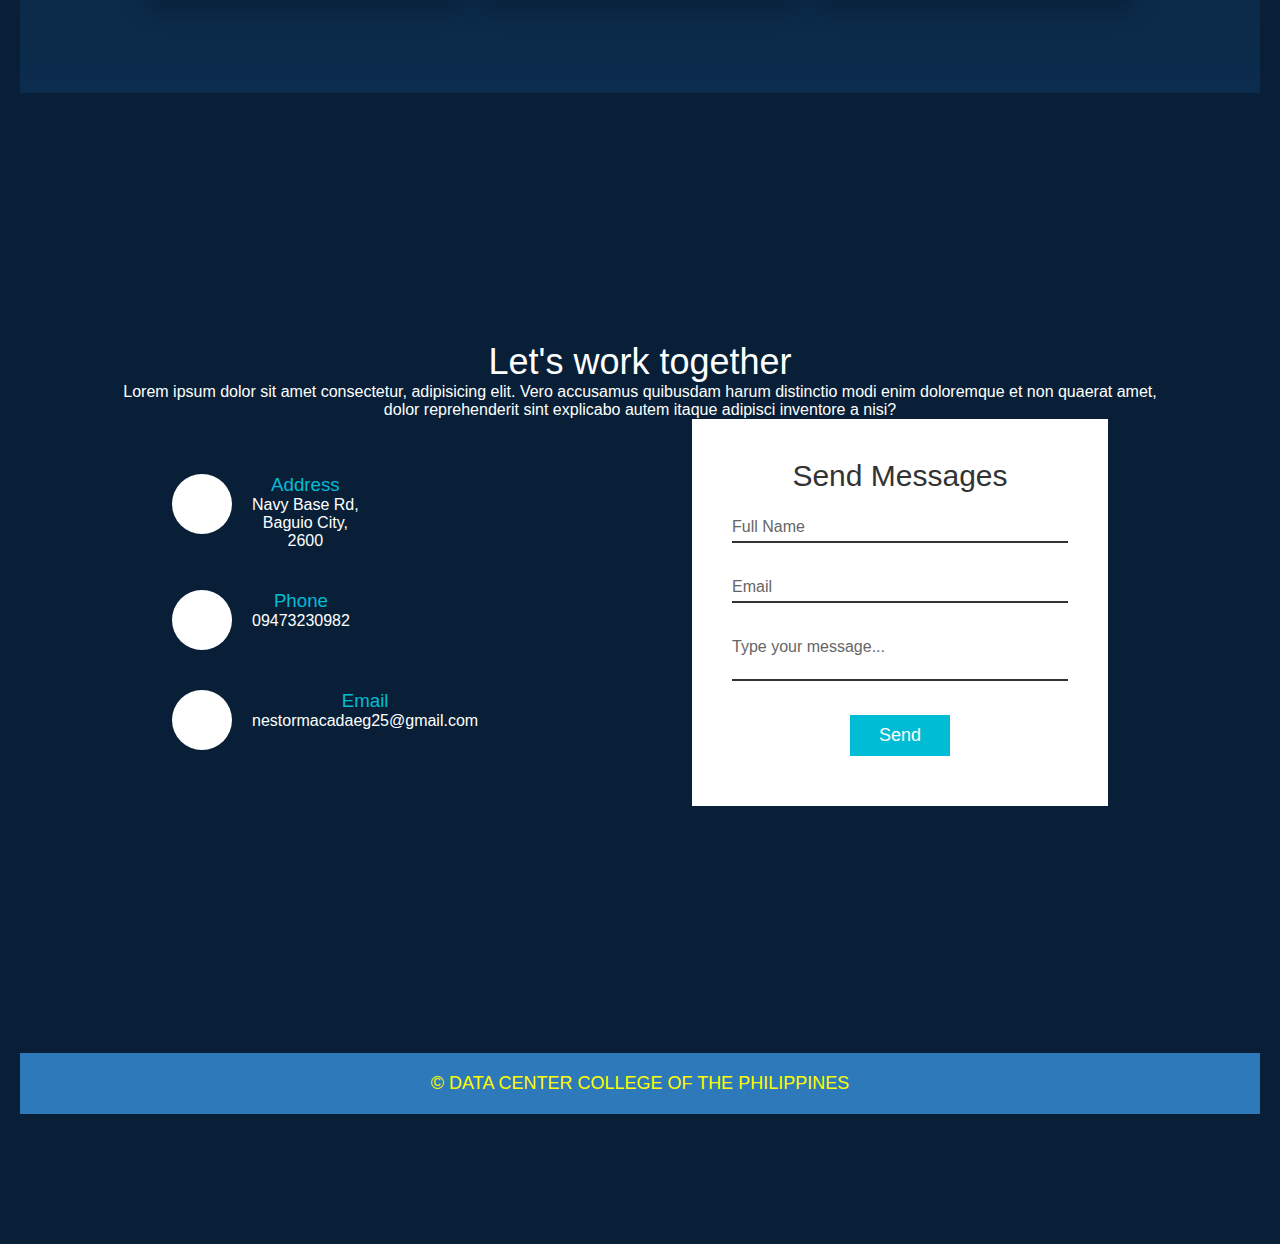
==== commit e0360e92: "Add files via upload" ====
--- a/index.html
+++ b/index.html
@@ -74,7 +74,7 @@
                         </li>
                         <li class="card-item swiper-slide">
                             <a href="#" class="card-link">
-                             <img src="Car-Photo.jpg" alt="Project Photo" class="card-image">
+                             <img src="Computer.jpg" alt="Project Photo" class="card-image">
                             <p class="badge developer">Project 2</p>
                             <h2 class = "card-title">Lorem ipsum dolor sit, amet consectetur adipisicing elit. </h2>
                             <button class="card-button material-symbols-rounded">arrow_forward</button>
@@ -82,7 +82,7 @@
                         </li>
                         <li class="card-item swiper-slide">
                                 <a href="#" class="card-link">
-                                 <img src="Car-Photo.jpg" alt="Project Photo" class="card-image">
+                                 <img src="WALLPAPER 1.jpg" alt="Project Photo" class="card-image">
                                 <p class="badge marketer">Project 3</p>
                                 <h2 class = "card-title">Lorem ipsum dolor sit, amet consectetur adipisicing elit. </h2>
                                 <button class="card-button material-symbols-rounded">arrow_forward</button>
@@ -90,7 +90,7 @@
                         </li>
                         <li class="card-item swiper-slide">
                                     <a href="#" class="card-link">
-                                     <img src="Car-Photo.jpg" alt="Project Photo" class="card-image">
+                                     <img src="win 11 wallpaper 1080p.jpg" alt="Project Photo" class="card-image">
                                     <p class="badge gamer">Project 4</p>
                                     <h2 class = "card-title">Lorem ipsum dolor sit, amet consectetur adipisicing elit. </h2>
                                     <button class="card-button material-symbols-rounded">arrow_forward</button>
@@ -98,7 +98,7 @@
                         </li>
                         <li class="card-item swiper-slide">
                                         <a href="#" class="card-link">
-                                         <img src="Car-Photo.jpg" alt="Project Photo" class="card-image">
+                                         <img src="Wallpaper.jpg".jpg alt="Project Photo" class="card-image">
                                         <p class="badge editor">Project 5</p>
                                         <h2 class = "card-title">Lorem ipsum dolor sit, amet consectetur adipisicing elit. </h2>
                                         <button class="card-button material-symbols-rounded">arrow_forward</button>
@@ -171,13 +171,14 @@
                     <p>Lorem ipsum dolor sit amet consectetur, adipisicing elit. Vero accusamus quibusdam harum distinctio modi enim doloremque et non quaerat amet, dolor reprehenderit sint explicabo autem itaque adipisci inventore a nisi?</p>
         
                 </div>
-                <div class="container">
+                <div class="contain">
                     <div class="contactInfo">
                         <div class="box">
                             <div class="icon"><i class='bx bxs-map' ></i></div>
                             <div class="text">
                                 <h3>Address</h3>
-                                <p>Navy Base Rd, <br> Baguio City,<br>2600</p>
+                                <p>Navy Base Rd, <br> Baguio City,
+                                <br>2600</p>
                             </div>
                             </div>
                         <div class="box">
@@ -198,26 +199,26 @@
                         </div>
                     </div>
                     <div class="contactForm">
-                        <form>
+                        <form action="submit_form.php" method="POST">
                             <h2>Send Messages</h2>
                             <div class="inputBox">
-                                <input type="text" name="" required="required">
+                                <input type="text" name="full_name" required="required">
                                 <span>Full Name</span>
-                                </div>
-                                <div class="inputBox">
-                                    <input type="text" name="" required="required">
-                                    <span>Email</span>
-                                </div>
-                                <div class="inputBox">
-                                    <textarea required="required"></textarea>
-                                    <span>Type your message...</span>
-                                </div>
-                                <div class="inputBox">
-                                    <input type="submit" name="" value="send">
-                                </div>
+                            </div>
+                            <div class="inputBox">
+                                <input type="email" name="email" required="required">
+                                <span>Email</span>
+                            </div>
+                            <div class="inputBox">
+                                <textarea name="message" required="required"></textarea>
+                                <span>Type your message...</span>
+                            </div>
+                            <div class="inputBox">
+                                <input type="submit" value="Send">
+                            </div>
                         </form>
-        
                     </div>
+                    
                 </div>
             </section>
         </section>
@@ -228,8 +229,13 @@
     </main>
 
 
+
+
+
 </body>
 
 <script src="https://cdn.jsdelivr.net/npm/swiper@11/swiper-bundle.min.js"></script>
     <script src = "Port.js"></script>
+
+   
 </html>--- a/Port.css
+++ b/Port.css
@@ -342,9 +342,7 @@
     }
 }
 
-#service{
-    
-}
+
 .wrapper{
     margin:0;
     padding:0;
@@ -508,24 +506,24 @@
     font-weight: 300;
     color:white;
 }
-.container{
+.contain{
     width: 100%;
     display: flex;
     justify-content: center;
     align-items: center;
     margin-top: 30p;
 }
-.container .contactInfo{
+.contain .contactInfo{
     width:50%;
     display:flex;
     flex-direction: column;
 }
-.container .contactInfo .box{
+.contain .contactInfo .box{
     position: relative;
     padding: 20px 0;
     display:flex;
 }
-.container .contactInfo .box .icon{
+.contain .contactInfo .box .icon{
     min-width: 60px;
     height: 60px;
     background: white;
@@ -533,17 +531,17 @@
     justify-content: center;
     align-items: center;
     border-radius: 50%;
-    font-size: 22px;;
-}
-.container .contactInfo .box .text{
+    font-size: 22px;
+}
+.contain .contactInfo .box .text{
     display: flex;
     margin-left: 20px;
     font-size: 16px;
-    color:white;;
+    color:white;
     flex-direction: column;
     font-weight: 300;
 }
-.container .contactInfo .box .text h3{
+.contain .contactInfo .box .text h3{
     font-weight: 500;
     color:#00bcd4;
 }
@@ -606,13 +604,13 @@
     .contact{
         padding: 50px;
     }
-    .container{
+    .contain{
         flex-direction: column;
     }
-    .container .contactInfo{
+    .contain .contactInfo{
         margin-bottom: 40px;
     }
-    .container .contactInfo{
+    .contain .contactInfo{
         width: 100%;
     }
 }
